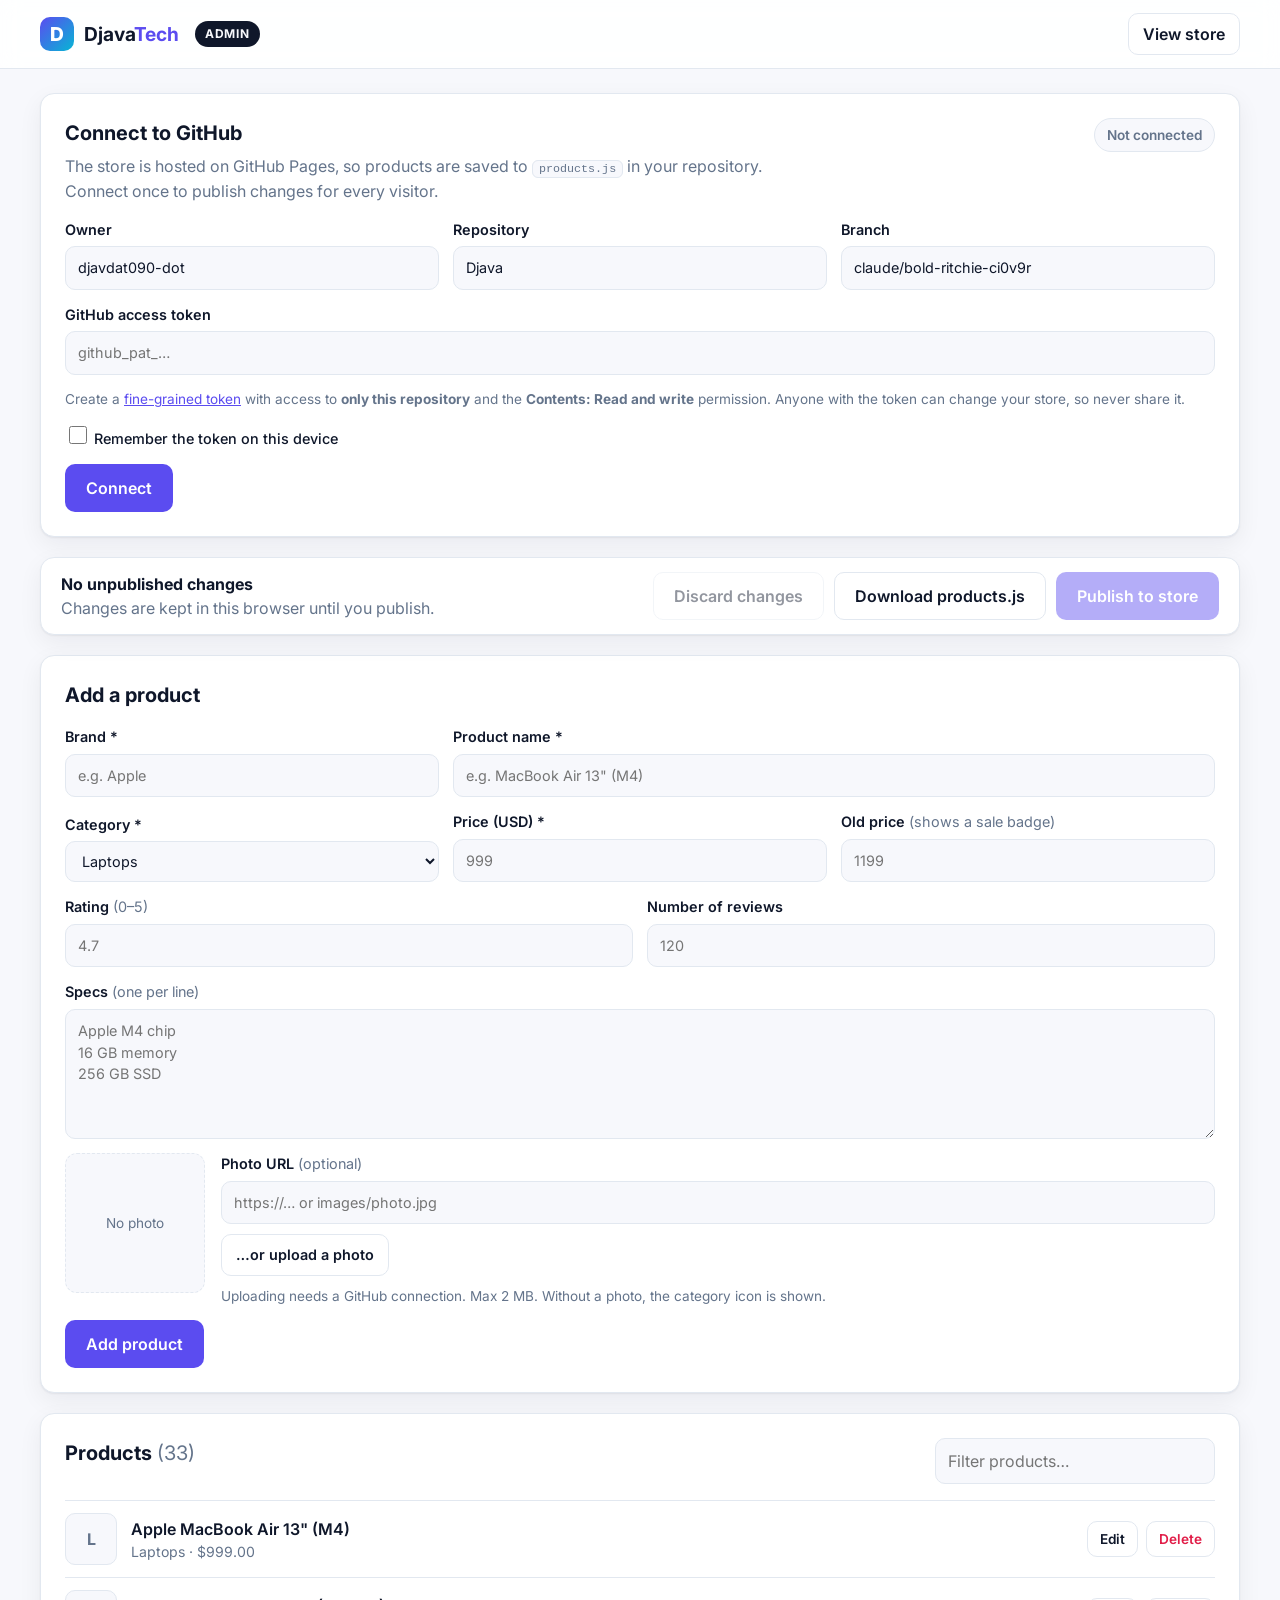
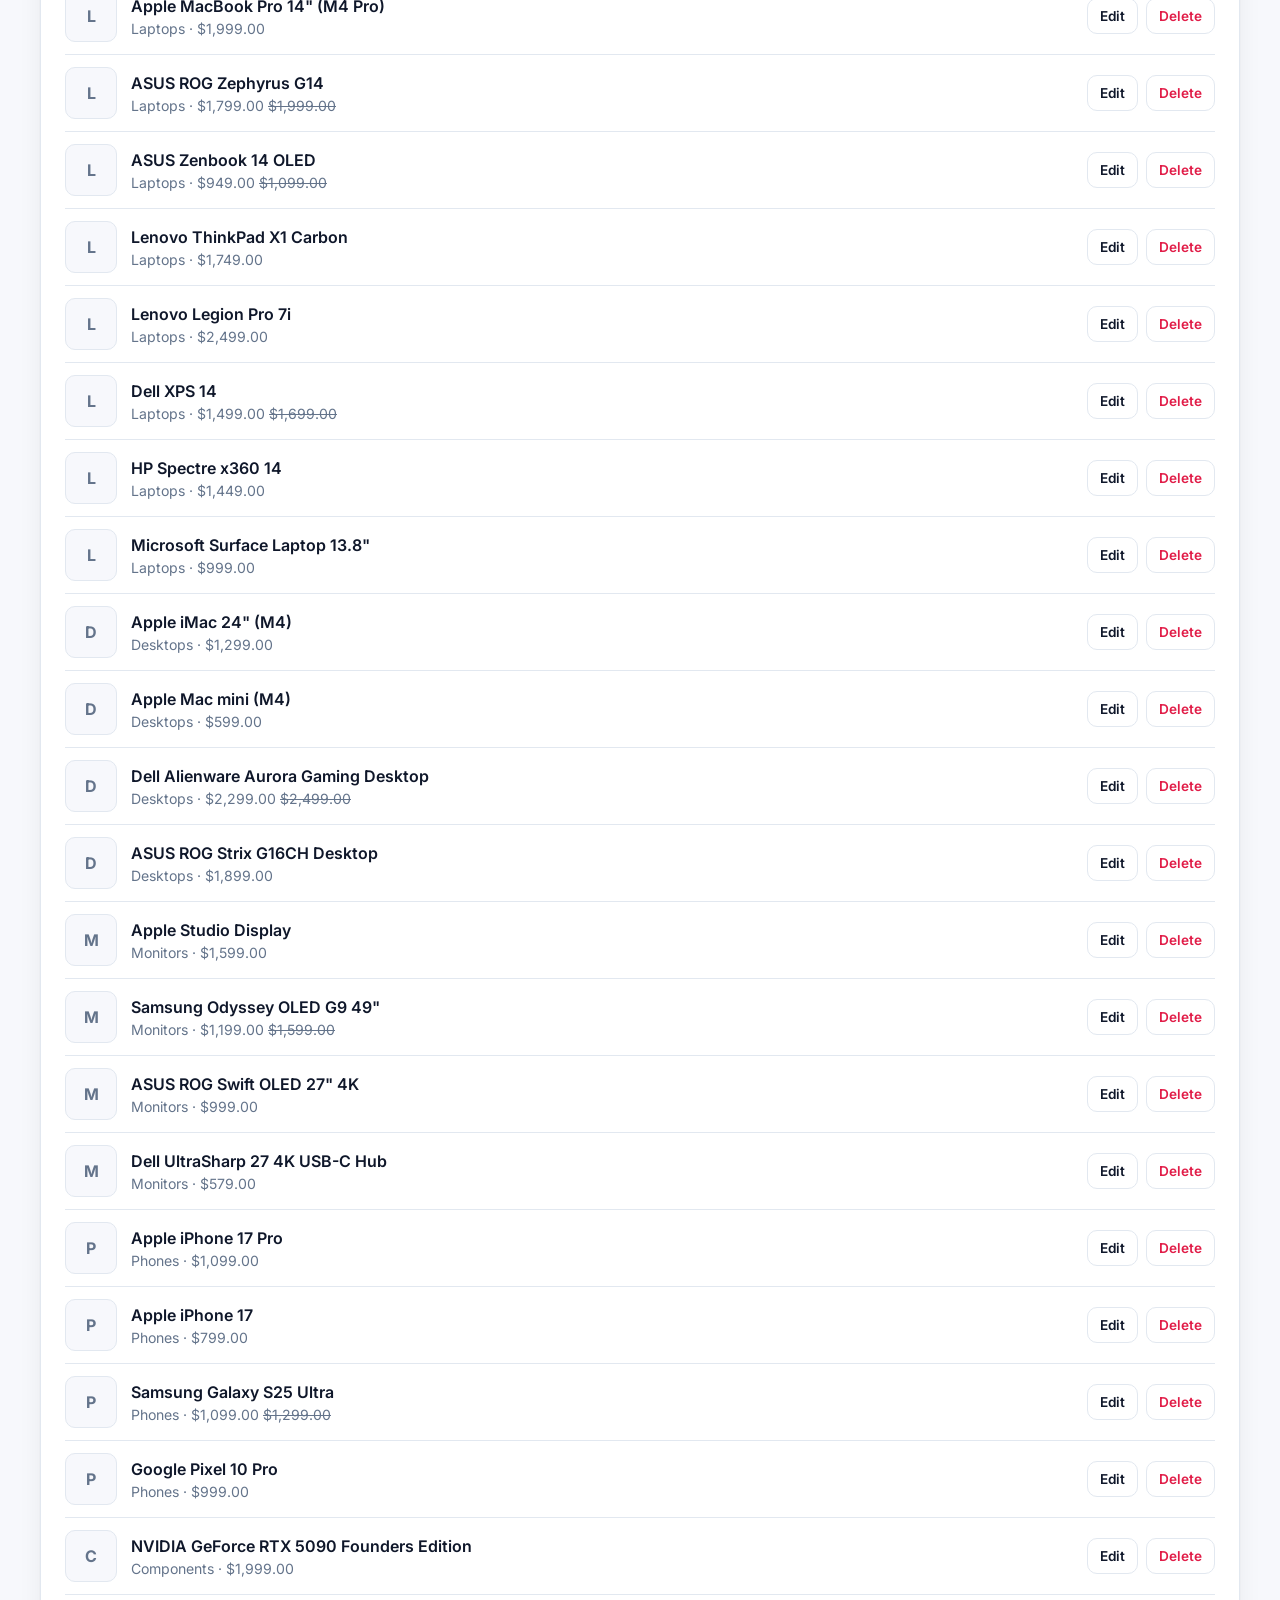
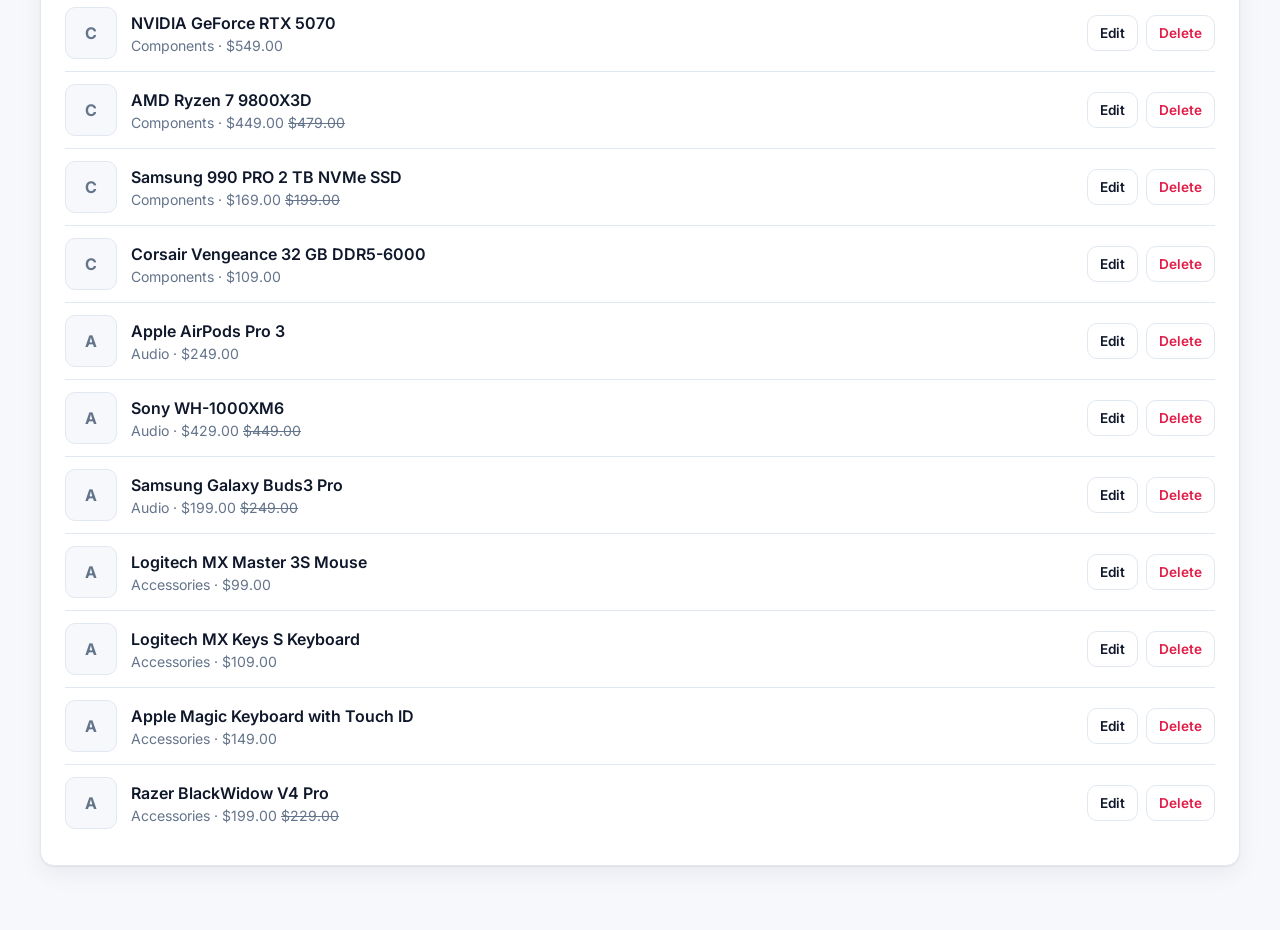
==== admin.html @ a1902fd9 "Add admin page for managing products admin.html lets you add, edit and delete products, upload photo" ====
<!doctype html>
<html lang="en">
<head>
  <meta charset="utf-8">
  <meta name="viewport" content="width=device-width, initial-scale=1, viewport-fit=cover">
  <meta name="robots" content="noindex, nofollow">
  <meta name="theme-color" content="#5b4cf0">
  <title>Djava Tech Admin</title>
  <link rel="icon" href="icon.svg" type="image/svg+xml">
  <link rel="preconnect" href="https://fonts.googleapis.com">
  <link href="https://fonts.googleapis.com/css2?family=Inter:wght@400;500;600;700;800&display=swap" rel="stylesheet">
  <link rel="stylesheet" href="styles.css">
  <link rel="stylesheet" href="admin.css">
</head>
<body class="admin">
  <header class="site-header">
    <div class="container header-inner">
      <a href="index.html" class="logo"><span class="logo-mark">D</span><span>Djava<b>Tech</b></span></a>
      <span class="admin-badge">Admin</span>
      <a href="index.html" class="btn btn-ghost view-store">View store</a>
    </div>
  </header>

  <main class="container admin-main">
    <!-- Connection -->
    <section class="panel" id="connectPanel">
      <div class="panel-head">
        <div>
          <h2>Connect to GitHub</h2>
          <p class="muted">The store is hosted on GitHub Pages, so products are saved to <code>products.js</code> in your repository. Connect once to publish changes for every visitor.</p>
        </div>
        <span class="status" id="status">Not connected</span>
      </div>
      <form id="connectForm" class="admin-form">
        <div class="grid-3">
          <label>Owner<input name="owner" required autocomplete="off" spellcheck="false"></label>
          <label>Repository<input name="repo" required autocomplete="off" spellcheck="false"></label>
          <label>Branch<input name="branch" required autocomplete="off" spellcheck="false"></label>
        </div>
        <label>GitHub access token
          <input name="token" type="password" required autocomplete="off" spellcheck="false" placeholder="github_pat_…">
        </label>
        <p class="hint">Create a <a href="https://github.com/settings/personal-access-tokens/new" target="_blank" rel="noopener">fine-grained token</a> with access to <b>only this repository</b> and the <b>Contents: Read and write</b> permission. Anyone with the token can change your store, so never share it.</p>
        <label class="check"><input type="checkbox" name="remember"> Remember the token on this device</label>
        <div class="actions">
          <button class="btn btn-primary">Connect</button>
          <button type="button" class="btn btn-ghost" id="disconnect" hidden>Disconnect</button>
        </div>
      </form>
    </section>

    <!-- Publish bar -->
    <section class="publish-bar" id="publishBar">
      <div>
        <strong id="changeCount">No unpublished changes</strong>
        <span class="muted" id="publishNote">Changes are kept in this browser until you publish.</span>
      </div>
      <div class="actions">
        <button class="btn btn-ghost" id="discard">Discard changes</button>
        <button class="btn btn-ghost" id="download">Download products.js</button>
        <button class="btn btn-primary" id="publish">Publish to store</button>
      </div>
    </section>

    <!-- Product form -->
    <section class="panel">
      <div class="panel-head">
        <h2 id="formTitle">Add a product</h2>
        <button class="btn btn-ghost" id="cancelEdit" hidden>Cancel editing</button>
      </div>
      <form id="productForm" class="admin-form" novalidate>
        <div class="grid-3">
          <label>Brand *<input name="brand" list="brandList" required placeholder="e.g. Apple"></label>
          <label class="span-2">Product name *<input name="name" required placeholder='e.g. MacBook Air 13" (M4)'></label>
        </div>
        <div class="grid-3">
          <label>Category *<select name="category" required></select></label>
          <label>Price (USD) *<input name="price" type="number" min="0.01" step="0.01" inputmode="decimal" required placeholder="999"></label>
          <label>Old price <span class="muted">(shows a sale badge)</span><input name="was" type="number" min="0" step="0.01" inputmode="decimal" placeholder="1199"></label>
        </div>
        <div class="grid-2">
          <label>Rating <span class="muted">(0–5)</span><input name="rating" type="number" min="0" max="5" step="0.1" inputmode="decimal" placeholder="4.7"></label>
          <label>Number of reviews<input name="reviews" type="number" min="0" step="1" inputmode="numeric" placeholder="120"></label>
        </div>
        <label>Specs <span class="muted">(one per line)</span>
          <textarea name="specs" rows="5" placeholder="Apple M4 chip&#10;16 GB memory&#10;256 GB SSD"></textarea>
        </label>
        <div class="image-row">
          <div class="image-preview" id="imagePreview"></div>
          <div class="image-inputs">
            <label>Photo URL <span class="muted">(optional)</span><input name="image" placeholder="https://… or images/photo.jpg" inputmode="url" spellcheck="false"></label>
            <label class="upload" id="uploadLabel">
              <input type="file" id="imageFile" accept="image/png,image/jpeg,image/webp">
              <span>…or upload a photo</span>
            </label>
            <p class="hint" id="uploadHint">Uploading needs a GitHub connection. Max 2 MB. Without a photo, the category icon is shown.</p>
          </div>
        </div>
        <p class="form-error" id="formError" role="alert"></p>
        <div class="actions">
          <button class="btn btn-primary" id="saveBtn">Add product</button>
        </div>
        <datalist id="brandList"></datalist>
      </form>
    </section>

    <!-- Product list -->
    <section class="panel">
      <div class="panel-head">
        <h2>Products <span class="muted" id="productTotal"></span></h2>
        <input type="search" id="filter" class="filter-input" placeholder="Filter products…" aria-label="Filter products">
      </div>
      <div class="product-table" id="productTable"></div>
    </section>
  </main>

  <div class="toast" id="toast" role="status" aria-live="polite"></div>

  <script src="products.js"></script>
  <script src="admin.js"></script>
</body>
</html>
---- styles.css ----
:root {
  --bg: #f7f8fc;
  --surface: #ffffff;
  --text: #0f172a;
  --muted: #64748b;
  --border: #e2e8f0;
  --primary: #5b4cf0;
  --primary-hover: #4a3be0;
  --accent: #06b6d4;
  --danger: #e11d48;
  --success: #16a34a;
  --radius: 14px;
  --shadow: 0 1px 2px rgba(15, 23, 42, .06), 0 8px 24px rgba(15, 23, 42, .06);
}
@media (prefers-color-scheme: dark) {
  :root {
    --bg: #0b1020;
    --surface: #131a2e;
    --text: #e2e8f0;
    --muted: #94a3b8;
    --border: #23304d;
    --shadow: 0 1px 2px rgba(0, 0, 0, .4), 0 8px 24px rgba(0, 0, 0, .3);
  }
}

* { box-sizing: border-box; }
[hidden] { display: none !important; }
html { scroll-behavior: smooth; }
body {
  margin: 0;
  font-family: Inter, system-ui, -apple-system, Segoe UI, Roboto, sans-serif;
  background: var(--bg);
  color: var(--text);
  line-height: 1.5;
}
img, svg { display: block; }
button { font: inherit; cursor: pointer; }
.container { width: min(1200px, 100% - 32px); margin-inline: auto; }

/* Header */
.site-header {
  position: sticky; top: 0; z-index: 20;
  background: color-mix(in srgb, var(--surface) 88%, transparent);
  backdrop-filter: blur(10px);
  border-bottom: 1px solid var(--border);
}
.header-inner { display: flex; align-items: center; gap: 16px; height: 68px; }
.logo { display: flex; align-items: center; gap: 10px; font-weight: 700; font-size: 1.2rem; color: var(--text); text-decoration: none; }
.logo b { color: var(--primary); }
.logo-mark {
  display: grid; place-items: center; width: 34px; height: 34px; border-radius: 10px;
  background: linear-gradient(135deg, var(--primary), var(--accent)); color: #fff; font-weight: 800;
}
.search { flex: 1; max-width: 520px; margin-left: auto; position: relative; }
.search svg { position: absolute; left: 12px; top: 50%; translate: 0 -50%; width: 18px; height: 18px; fill: none; stroke: var(--muted); stroke-width: 2; }
.search input {
  width: 100%; padding: 10px 14px 10px 38px; border-radius: 999px;
  border: 1px solid var(--border); background: var(--bg); color: var(--text); font: inherit;
}
.search input:focus { outline: 2px solid var(--primary); outline-offset: 1px; }
.cart-btn {
  position: relative; border: 1px solid var(--border); background: var(--surface);
  width: 44px; height: 44px; border-radius: 12px; display: grid; place-items: center; color: var(--text);
}
.cart-btn svg { width: 22px; height: 22px; fill: none; stroke: currentColor; stroke-width: 1.8; stroke-linecap: round; stroke-linejoin: round; }
.cart-count {
  position: absolute; top: -6px; right: -6px; min-width: 20px; height: 20px; padding: 0 5px;
  border-radius: 999px; background: var(--primary); color: #fff; font-size: .72rem; font-weight: 700;
  display: grid; place-items: center;
}
.cart-count.bump { animation: bump .35s ease; }
@keyframes bump { 50% { transform: scale(1.35); } }

/* Buttons */
.btn {
  display: inline-flex; align-items: center; justify-content: center; gap: 8px;
  padding: 11px 20px; border-radius: 10px; font-weight: 600; text-decoration: none; border: 1px solid transparent;
  transition: background .15s, transform .1s;
}
.btn:active { transform: translateY(1px); }
.btn-primary { background: var(--primary); color: #fff; }
.btn-primary:hover { background: var(--primary-hover); }
.btn-ghost { border-color: var(--border); color: var(--text); background: var(--surface); }
.btn-block { width: 100%; }
.icon-btn { border: 0; background: transparent; color: var(--muted); font-size: 1.1rem; padding: 6px; border-radius: 8px; }
.icon-btn:hover { background: var(--bg); color: var(--text); }

/* Hero */
.hero { background: radial-gradient(1000px 400px at 80% -10%, color-mix(in srgb, var(--primary) 22%, transparent), transparent), var(--bg); }
.hero-inner { display: grid; grid-template-columns: 1.1fr 1fr; gap: 40px; align-items: center; padding: 64px 0; }
.eyebrow { display: inline-block; margin: 0 0 12px; padding: 4px 12px; border-radius: 999px; background: color-mix(in srgb, var(--primary) 12%, transparent); color: var(--primary); font-weight: 600; font-size: .85rem; }
.hero h1 { font-size: clamp(2.2rem, 5vw, 3.6rem); line-height: 1.05; margin: 0 0 16px; letter-spacing: -.02em; }
.lead { color: var(--muted); font-size: 1.1rem; max-width: 46ch; margin: 0 0 24px; }
.hero-cta { display: flex; gap: 12px; flex-wrap: wrap; }
.perks { display: flex; gap: 20px; flex-wrap: wrap; list-style: none; padding: 0; margin: 28px 0 0; color: var(--muted); font-size: .9rem; }
.perks li::before { content: "✓ "; color: var(--success); font-weight: 700; }
.hero-art svg { width: 100%; height: auto; filter: drop-shadow(0 20px 40px rgba(91, 76, 240, .25)); }

/* Shop */
.shop { padding: 48px 0 24px; }
.shop-head { display: flex; justify-content: space-between; align-items: center; gap: 12px; flex-wrap: wrap; }
.shop-head h2 { margin: 0; font-size: 1.6rem; }
.sort { display: flex; align-items: center; gap: 8px; color: var(--muted); font-size: .9rem; }
.sort select { padding: 8px 10px; border-radius: 8px; border: 1px solid var(--border); background: var(--surface); color: var(--text); font: inherit; }
.chips { display: flex; gap: 8px; flex-wrap: wrap; margin: 20px 0 8px; }
.chip {
  padding: 8px 14px; border-radius: 999px; border: 1px solid var(--border); background: var(--surface); color: var(--text); font-weight: 500; font-size: .9rem;
}
.chip[aria-selected="true"] { background: var(--text); color: var(--bg); border-color: var(--text); }
.result-count { color: var(--muted); font-size: .9rem; margin: 8px 0 16px; }

.grid { display: grid; grid-template-columns: repeat(auto-fill, minmax(240px, 1fr)); gap: 20px; }
.card {
  background: var(--surface); border: 1px solid var(--border); border-radius: var(--radius);
  overflow: hidden; display: flex; flex-direction: column; box-shadow: var(--shadow); transition: transform .15s, box-shadow .15s;
}
.card:hover { transform: translateY(-3px); }
.card-media { position: relative; aspect-ratio: 4 / 3; display: grid; place-items: center; cursor: pointer; border: 0; padding: 0; width: 100%; }
.card-media svg { width: 46%; height: auto; fill: none; stroke: #fff; stroke-width: 1.4; stroke-linecap: round; stroke-linejoin: round; }
.badge { position: absolute; top: 12px; left: 12px; padding: 3px 10px; border-radius: 999px; background: #fff; color: var(--danger); font-weight: 700; font-size: .75rem; }
.card-body { padding: 16px; display: flex; flex-direction: column; gap: 6px; flex: 1; }
.card-cat { color: var(--muted); font-size: .78rem; text-transform: uppercase; letter-spacing: .06em; }
.card-title { font-weight: 600; margin: 0; font-size: 1rem; }
.rating { color: #f59e0b; font-size: .85rem; }
.rating span { color: var(--muted); }
.price { display: flex; align-items: baseline; gap: 8px; margin-top: auto; padding-top: 6px; }
.price strong { font-size: 1.25rem; }
.price s { color: var(--muted); font-size: .9rem; }
.card .btn { margin-top: 10px; }
.empty { grid-column: 1 / -1; text-align: center; color: var(--muted); padding: 48px 0; }

/* Features */
.features { display: grid; grid-template-columns: repeat(3, 1fr); gap: 20px; padding: 40px 0 64px; }
.feature { background: var(--surface); border: 1px solid var(--border); border-radius: var(--radius); padding: 24px; }
.feature h3 { margin: 0 0 6px; }
.feature p { margin: 0; color: var(--muted); }

/* Footer */
.site-footer { border-top: 1px solid var(--border); background: var(--surface); padding: 40px 0 20px; }
.footer-inner { display: flex; justify-content: space-between; gap: 24px; flex-wrap: wrap; }
.footer-inner p { color: var(--muted); margin: 8px 0 0; }
.newsletter { flex: 1 1 280px; max-width: 420px; min-width: 0; }
.newsletter input { flex: 1; width: 100%; }
.newsletter label { display: block; font-weight: 600; margin-bottom: 8px; }
.newsletter div { display: flex; gap: 8px; }
.newsletter input, .form input { padding: 10px 12px; border-radius: 10px; border: 1px solid var(--border); background: var(--bg); color: var(--text); font: inherit; min-width: 0; }
.copyright { color: var(--muted); font-size: .85rem; margin-top: 28px; }

/* Modal */
.modal { border: 0; border-radius: 18px; padding: 0; width: min(760px, 100% - 32px); background: var(--surface); color: var(--text); box-shadow: 0 30px 80px rgba(0, 0, 0, .35); }
.modal::backdrop { background: rgba(2, 6, 23, .55); }
.modal-grid { display: grid; grid-template-columns: 1fr 1fr; }
.modal-media { display: grid; place-items: center; min-height: 300px; }
.modal-media svg { width: 50%; fill: none; stroke: #fff; stroke-width: 1.4; stroke-linecap: round; stroke-linejoin: round; }
.modal-body { padding: 28px; position: relative; display: flex; flex-direction: column; gap: 10px; }
.modal-body h3 { margin: 0; font-size: 1.4rem; padding-right: 30px; }
.modal-body .icon-btn { position: absolute; top: 14px; right: 14px; }
.specs { margin: 0; padding-left: 18px; color: var(--muted); }
.qty { display: inline-flex; align-items: center; border: 1px solid var(--border); border-radius: 10px; overflow: hidden; }
.qty button { border: 0; background: var(--bg); color: var(--text); width: 32px; height: 32px; }
.qty span { min-width: 32px; text-align: center; font-weight: 600; }

/* Drawer */
.overlay { position: fixed; inset: 0; background: rgba(2, 6, 23, .5); z-index: 30; }
.drawer {
  position: fixed; top: 0; right: 0; height: 100%; width: min(420px, 100%); z-index: 40;
  background: var(--surface); display: flex; flex-direction: column; transform: translateX(100%); transition: transform .25s ease;
  box-shadow: -10px 0 40px rgba(0, 0, 0, .2);
}
.drawer:not(.open) { visibility: hidden; transition: transform .25s ease, visibility 0s .25s; }
.drawer.open { transform: none; }
.drawer-head { display: flex; justify-content: space-between; align-items: center; padding: 18px 20px; border-bottom: 1px solid var(--border); }
.drawer-head h2 { margin: 0; font-size: 1.2rem; }
.drawer-body { flex: 1; overflow-y: auto; padding: 12px 20px; }
.drawer-foot { padding: 18px 20px; border-top: 1px solid var(--border); display: flex; flex-direction: column; gap: 10px; }
.line { display: grid; grid-template-columns: 56px 1fr auto; gap: 12px; align-items: center; padding: 12px 0; border-bottom: 1px solid var(--border); }
.line-thumb { width: 56px; height: 56px; border-radius: 10px; display: grid; place-items: center; }
.line-thumb svg { width: 60%; fill: none; stroke: #fff; stroke-width: 1.6; }
.line-title { font-weight: 600; font-size: .92rem; }
.line-meta { display: flex; align-items: center; gap: 10px; margin-top: 4px; }
.line-remove { border: 0; background: none; color: var(--danger); font-size: .8rem; padding: 0; }
.row { display: flex; justify-content: space-between; color: var(--muted); }
.row.total { color: var(--text); font-weight: 700; font-size: 1.1rem; }
.form { display: flex; flex-direction: column; gap: 10px; }
.form .two { display: grid; grid-template-columns: 1fr 1fr; gap: 10px; }
.success { text-align: center; padding: 40px 10px; }
.success .check { width: 64px; height: 64px; margin: 0 auto 12px; border-radius: 50%; background: var(--success); color: #fff; display: grid; place-items: center; font-size: 2rem; }

/* Toast */
.toast {
  position: fixed; bottom: 24px; left: 50%; translate: -50% 20px; opacity: 0; pointer-events: none; z-index: 50;
  background: var(--text); color: var(--bg); padding: 12px 18px; border-radius: 12px; font-weight: 500; transition: .25s;
}
.toast.show { opacity: 1; translate: -50% 0; }

/* Responsive */
@media (max-width: 860px) {
  .hero-inner { grid-template-columns: 1fr; padding: 40px 0; }
  .hero-art { max-width: 420px; }
  .features { grid-template-columns: 1fr; }
  .modal-grid { grid-template-columns: 1fr; }
  .modal-media { min-height: 200px; }
}
@media (max-width: 560px) {
  .header-inner { flex-wrap: wrap; height: auto; padding: 12px 0; }
  .search { order: 3; flex-basis: 100%; max-width: none; }
  .cart-btn { margin-left: auto; }
  .grid { grid-template-columns: repeat(auto-fill, minmax(160px, 1fr)); gap: 12px; }
  .card-body { padding: 12px; }
}

/* ---------- Phone & touch ---------- */
#shop { scroll-margin-top: 80px; }
.qty { align-self: flex-start; }
.price { flex-wrap: wrap; row-gap: 0; }
.site-header { padding-top: env(safe-area-inset-top); }
.drawer { height: 100dvh; }
.drawer-foot { padding-bottom: calc(18px + env(safe-area-inset-bottom)); }
.modal { max-height: calc(100dvh - 32px); overflow-y: auto; overscroll-behavior: contain; }
body.locked { overflow: hidden; }
button, a, .chip { -webkit-tap-highlight-color: transparent; touch-action: manipulation; }

@media (hover: none) {
  .card:hover { transform: none; }
}
@media (pointer: coarse) {
  .qty button { width: 40px; height: 40px; font-size: 1.1rem; }
  .line-remove { padding: 10px 4px; font-size: .85rem; }
  .icon-btn { min-width: 44px; min-height: 44px; }
  .chip { padding: 10px 16px; }
}
@media (max-width: 560px) {
  .hero-inner { padding: 28px 0 8px; gap: 16px; }
  .hero-art { display: none; }
  .hero-cta .btn { flex: 1; }
  .perks { gap: 8px 16px; margin-top: 20px; }
  .shop { padding-top: 28px; }
  #shop { scroll-margin-top: 140px; }
  .shop-head h2 { font-size: 1.3rem; }
  /* categories: one swipeable row */
  .chips {
    flex-wrap: nowrap; overflow-x: auto; scrollbar-width: none; scroll-snap-type: x proximity;
    margin-inline: -16px; padding: 4px 16px; scroll-padding-inline: 16px;
  }
  .chips::-webkit-scrollbar { display: none; }
  .chip { flex: none; scroll-snap-align: start; }
  .card-title { font-size: .92rem; }
  .price strong { font-size: 1.05rem; }
  .price s { font-size: .8rem; }
  .card .btn { padding: 10px 8px; font-size: .9rem; }
  .card-media svg { width: 40%; }
  /* product details become a bottom sheet */
  .modal {
    width: 100%; max-width: none; margin: auto 0 0; border-radius: 20px 20px 0 0;
    max-height: 92dvh; padding-bottom: env(safe-area-inset-bottom);
  }
  .modal[open] { animation: sheet .25s ease; }
  .modal-media { min-height: 170px; }
  .modal-body { padding: 20px; }
  .newsletter div { flex-direction: column; }
  .toast { top: calc(12px + env(safe-area-inset-top)); bottom: auto; translate: -50% -20px; max-width: calc(100% - 32px); text-align: center; }
  .toast.show { translate: -50% 0; }
  .features { padding-bottom: 40px; }
}
@keyframes sheet { from { transform: translateY(100%); } }

/* ---------- Brands ---------- */
.brands { padding: 40px 0 0; scroll-margin-top: 80px; }
.brands h2 { margin: 0 0 16px; font-size: 1.6rem; }
.brand-strip { display: grid; grid-template-columns: repeat(6, 1fr); gap: 12px; }
.brand-tile {
  display: flex; flex-direction: column; align-items: center; justify-content: center; gap: 2px;
  min-height: 84px; padding: 12px; border-radius: var(--radius); border: 1px solid var(--border);
  background: var(--surface); color: var(--text); font-weight: 700; font-size: 1.1rem; letter-spacing: -.01em;
  box-shadow: var(--shadow); transition: border-color .15s, transform .15s;
}
.brand-tile small { color: var(--muted); font-weight: 500; font-size: .75rem; letter-spacing: 0; }
.brand-tile:hover { border-color: var(--primary); }
.brand-tile.active { border-color: var(--primary); background: color-mix(in srgb, var(--primary) 10%, var(--surface)); color: var(--primary); }
.brand-tag {
  position: absolute; top: 12px; right: 12px; padding: 3px 10px; border-radius: 999px;
  background: rgba(255, 255, 255, .22); color: #fff; font-weight: 700; font-size: .75rem; backdrop-filter: blur(4px);
}
.filters { display: flex; gap: 12px; flex-wrap: wrap; }
@media (max-width: 860px) { .brand-strip { grid-template-columns: repeat(4, 1fr); } }
@media (max-width: 560px) {
  .brands { padding-top: 24px; scroll-margin-top: 140px; }
  .brands h2 { font-size: 1.3rem; }
  .brand-strip { grid-template-columns: repeat(3, 1fr); gap: 8px; }
  .brand-tile { min-height: 68px; font-size: .95rem; }
  .filters { width: 100%; }
  .filters .sort { flex: 1; }
  .filters select { flex: 1; min-width: 0; }
}

/* ---------- Product photos ---------- */
:root { --photo-bg: #ffffff; }
.card-media img, .modal-media img, .line-thumb img { width: 100%; height: 100%; object-fit: contain; padding: 8%; }
.line-thumb { overflow: hidden; border: 1px solid var(--border); }
.line-thumb img { padding: 4px; }
.card-media:has(img) .brand-tag { background: var(--text); color: var(--bg); }
.modal-media:has(img) { min-height: 260px; }
---- admin.css ----
/* Admin page */
.admin-badge { padding: 4px 10px; border-radius: 999px; background: var(--text); color: var(--bg); font-size: .75rem; font-weight: 700; text-transform: uppercase; letter-spacing: .06em; }
.view-store { margin-left: auto; padding: 8px 14px; }
.admin-main { display: flex; flex-direction: column; gap: 20px; padding: 24px 0 64px; }
.panel { background: var(--surface); border: 1px solid var(--border); border-radius: var(--radius); padding: 24px; box-shadow: var(--shadow); }
.panel-head { display: flex; justify-content: space-between; align-items: flex-start; gap: 16px; margin-bottom: 16px; flex-wrap: wrap; }
.panel-head h2 { margin: 0; font-size: 1.25rem; }
.panel-head p { margin: 6px 0 0; max-width: 70ch; }
.muted { color: var(--muted); font-weight: 400; }
code { background: var(--bg); border: 1px solid var(--border); padding: 1px 6px; border-radius: 6px; font-size: .9em; }

.status { padding: 6px 12px; border-radius: 999px; background: var(--bg); border: 1px solid var(--border); color: var(--muted); font-size: .85rem; font-weight: 600; white-space: nowrap; }
.status.ok { background: color-mix(in srgb, var(--success) 12%, transparent); border-color: color-mix(in srgb, var(--success) 40%, transparent); color: var(--success); }
.status.ok::before { content: "● "; }

.admin-form { display: flex; flex-direction: column; gap: 14px; }
.admin-form label { display: block; font-weight: 600; font-size: .9rem; }
.admin-form label > input:not([type=checkbox]):not([type=file]), .admin-form label > select, .admin-form label > textarea { display: block; margin-top: 6px; }
.grid-2, .grid-3 { align-items: end; }
.admin-form input:not([type=checkbox]):not([type=file]), .admin-form select, .admin-form textarea, .filter-input {
  padding: 10px 12px; border-radius: 10px; border: 1px solid var(--border); background: var(--bg); color: var(--text);
  font: inherit; font-weight: 400; min-width: 0; width: 100%;
}
.admin-form textarea { resize: vertical; }
.admin-form input:focus, .admin-form select:focus, .admin-form textarea:focus, .filter-input:focus { outline: 2px solid var(--primary); outline-offset: 1px; }
.admin-form label.check { flex-direction: row; align-items: center; gap: 8px; font-weight: 500; }
.admin-form label.check input { width: 18px; height: 18px; }
.grid-2, .grid-3 { display: grid; gap: 14px; }
.grid-2 { grid-template-columns: repeat(2, 1fr); }
.grid-3 { grid-template-columns: repeat(3, 1fr); }
.span-2 { grid-column: span 2; }
.hint { margin: 0; color: var(--muted); font-size: .85rem; }
.hint a { color: var(--primary); }
.actions { display: flex; gap: 10px; flex-wrap: wrap; }
.form-error { margin: 0; color: var(--danger); font-weight: 600; min-height: 1em; }
.form-error:empty { display: none; }
.btn:disabled { opacity: .45; cursor: not-allowed; }
.btn-sm { padding: 7px 12px; font-size: .85rem; }
.btn.danger { color: var(--danger); }

.image-row { display: grid; grid-template-columns: 140px 1fr; gap: 16px; align-items: start; }
.image-preview { width: 140px; aspect-ratio: 1; border-radius: 12px; border: 1px dashed var(--border); background: var(--bg); display: grid; place-items: center; overflow: hidden; color: var(--muted); font-size: .85rem; }
.image-preview img { width: 100%; height: 100%; object-fit: contain; background: #fff; }
.image-inputs { display: flex; flex-direction: column; gap: 10px; }
.upload { position: relative; }
.upload span { display: inline-flex; align-self: flex-start; padding: 9px 14px; border-radius: 10px; border: 1px solid var(--border); background: var(--surface); cursor: pointer; font-weight: 600; }
.upload input { position: absolute; inset: 0; opacity: 0; cursor: pointer; }
.upload.disabled { opacity: .5; }
.upload.disabled input { pointer-events: none; }

.publish-bar {
  position: sticky; top: 76px; z-index: 10; display: flex; justify-content: space-between; align-items: center; gap: 16px; flex-wrap: wrap;
  padding: 14px 20px; border-radius: var(--radius); background: var(--surface); border: 1px solid var(--border); box-shadow: var(--shadow);
}
.publish-bar > div:first-child { display: flex; flex-direction: column; }
.publish-bar.dirty { border-color: var(--primary); background: color-mix(in srgb, var(--primary) 8%, var(--surface)); }

.filter-input { width: min(280px, 100%); }
.product-table { display: flex; flex-direction: column; }
.prow { display: grid; grid-template-columns: 52px 1fr auto; gap: 14px; align-items: center; padding: 12px 0; border-top: 1px solid var(--border); }
.pthumb { width: 52px; height: 52px; border-radius: 10px; background: var(--bg); border: 1px solid var(--border); display: grid; place-items: center; overflow: hidden; font-weight: 700; color: var(--muted); }
.pthumb img { width: 100%; height: 100%; object-fit: contain; background: #fff; }
.pname { font-weight: 600; }
.pinfo .muted { font-size: .88rem; }
.pactions { display: flex; gap: 8px; }
.tag { display: inline-block; margin-left: 6px; padding: 1px 8px; border-radius: 999px; font-size: .72rem; font-weight: 700; vertical-align: middle; }
.tag.new { background: color-mix(in srgb, var(--success) 15%, transparent); color: var(--success); }
.tag.edited { background: color-mix(in srgb, #f59e0b 18%, transparent); color: #b45309; }
.empty-row { padding: 20px 0; text-align: center; }
.toast.error { background: var(--danger); color: #fff; }

@media (max-width: 720px) {
  .grid-3 { grid-template-columns: 1fr 1fr; }
  .grid-3 .span-2, .grid-3 > label:first-child { grid-column: 1 / -1; }
  .publish-bar { top: 70px; }
}
@media (max-width: 560px) {
  .admin .header-inner { flex-wrap: nowrap; height: 64px; padding: 0; }
  .panel { padding: 18px; }
  .grid-3, .grid-2 { grid-template-columns: 1fr; }
  .image-row { grid-template-columns: 96px 1fr; }
  .image-preview { width: 96px; }
  .publish-bar { position: static; }
  .publish-bar .actions { width: 100%; }
  .publish-bar .actions .btn { flex: 1 1 auto; }
  .prow { grid-template-columns: 44px 1fr; }
  .pthumb { width: 44px; height: 44px; }
  .pactions { grid-column: 2; }
  .filter-input { width: 100%; }
}
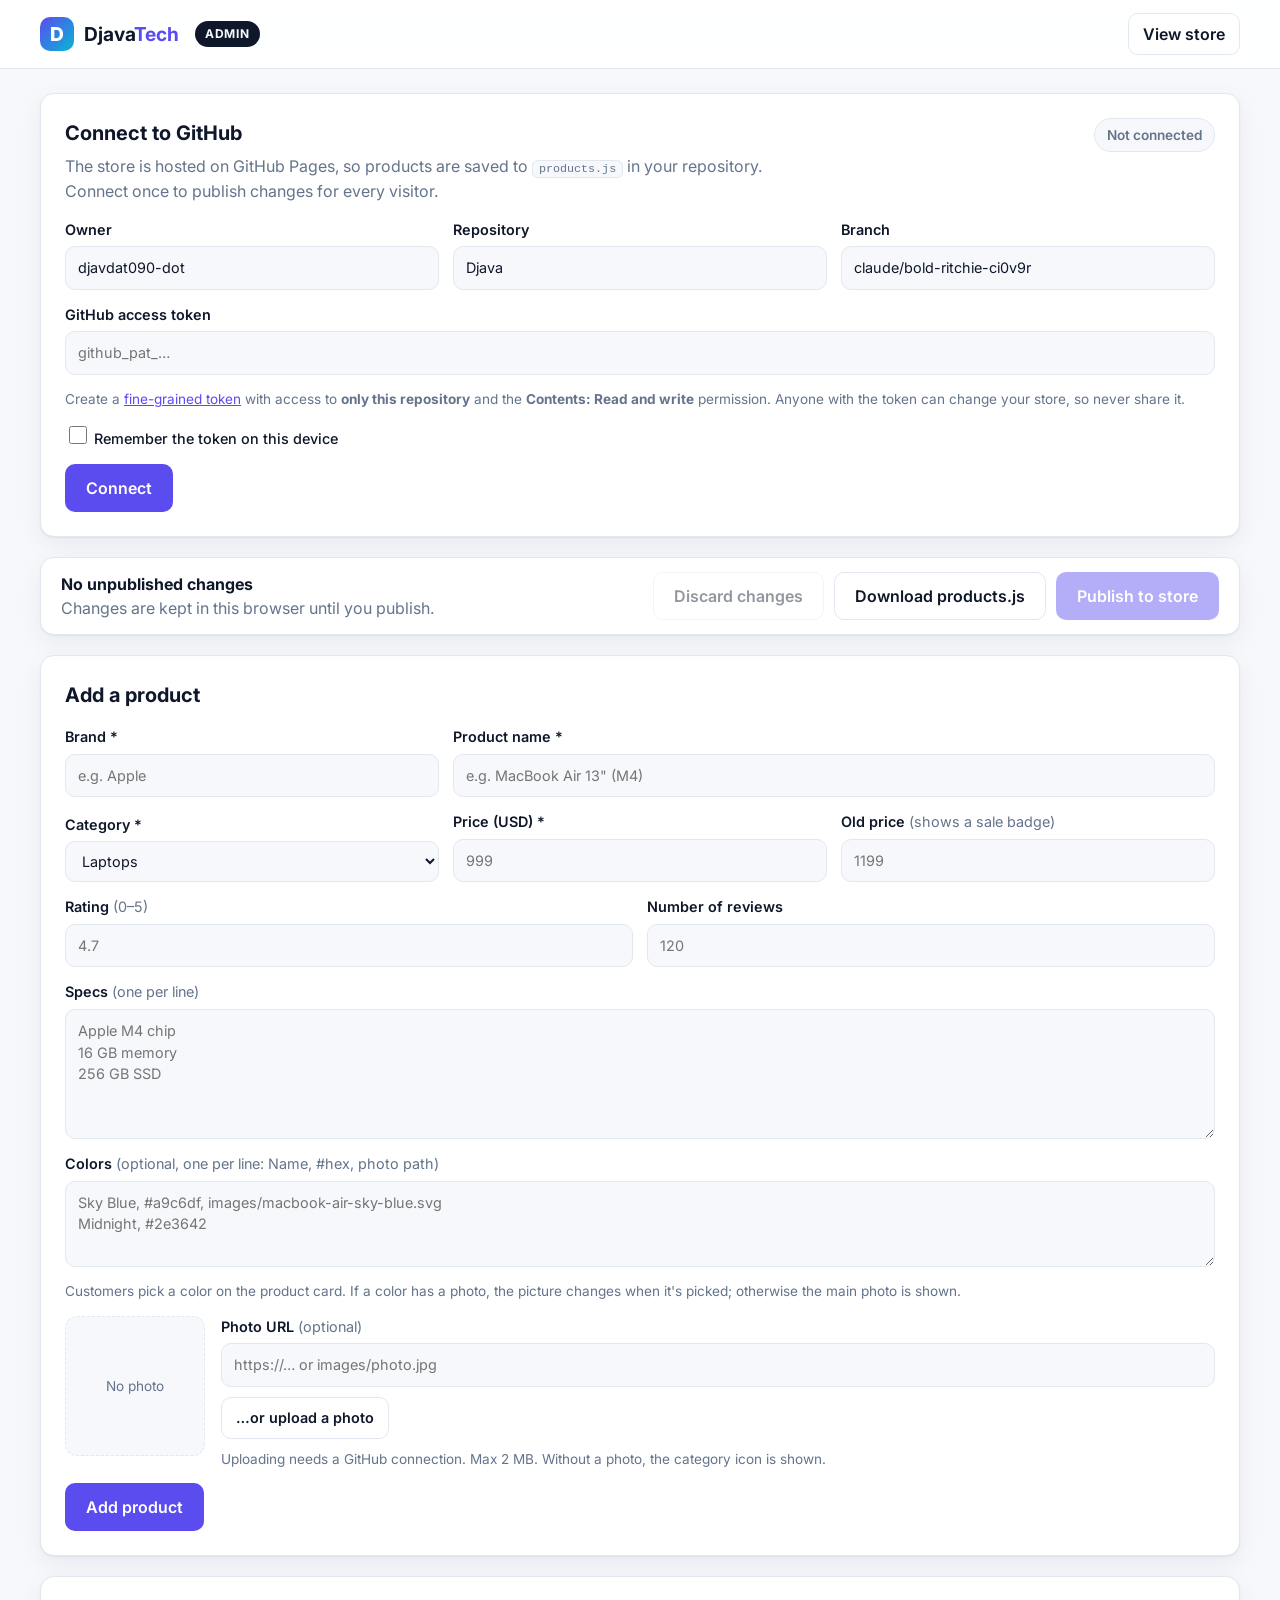
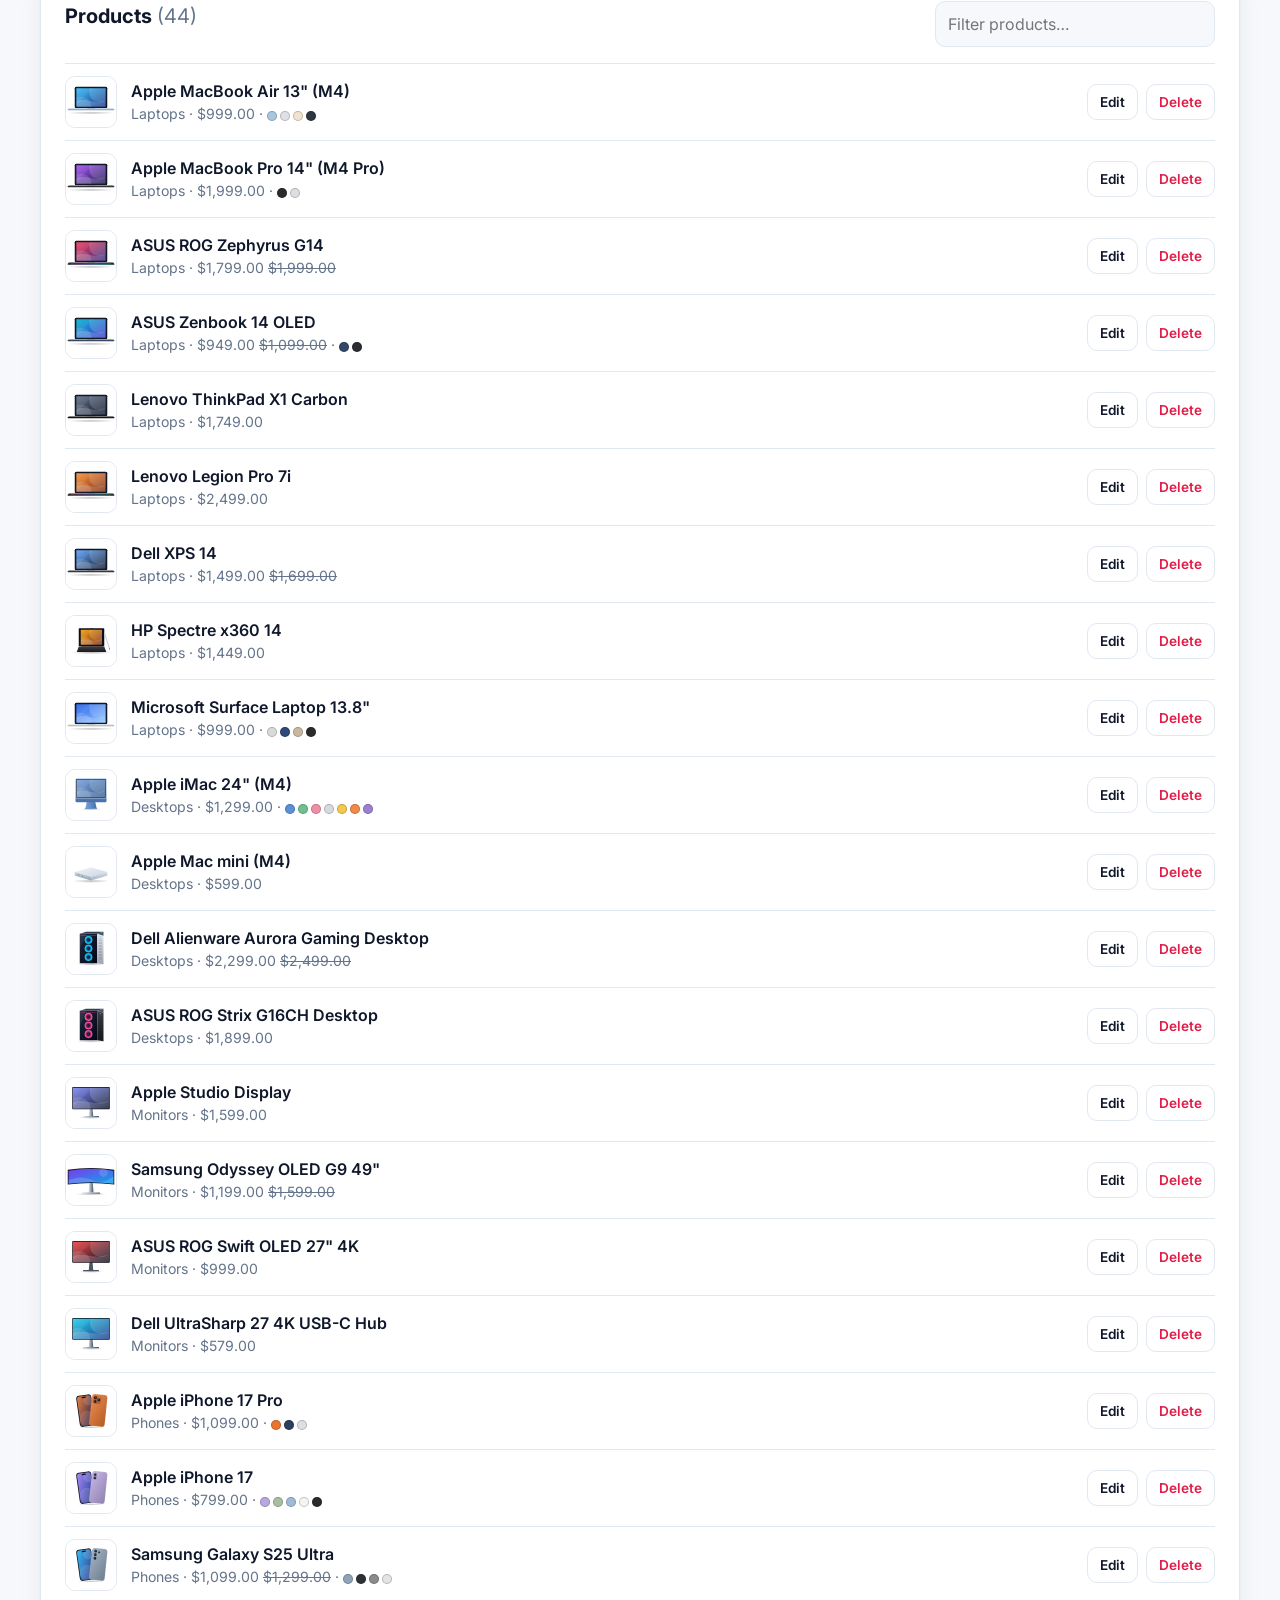
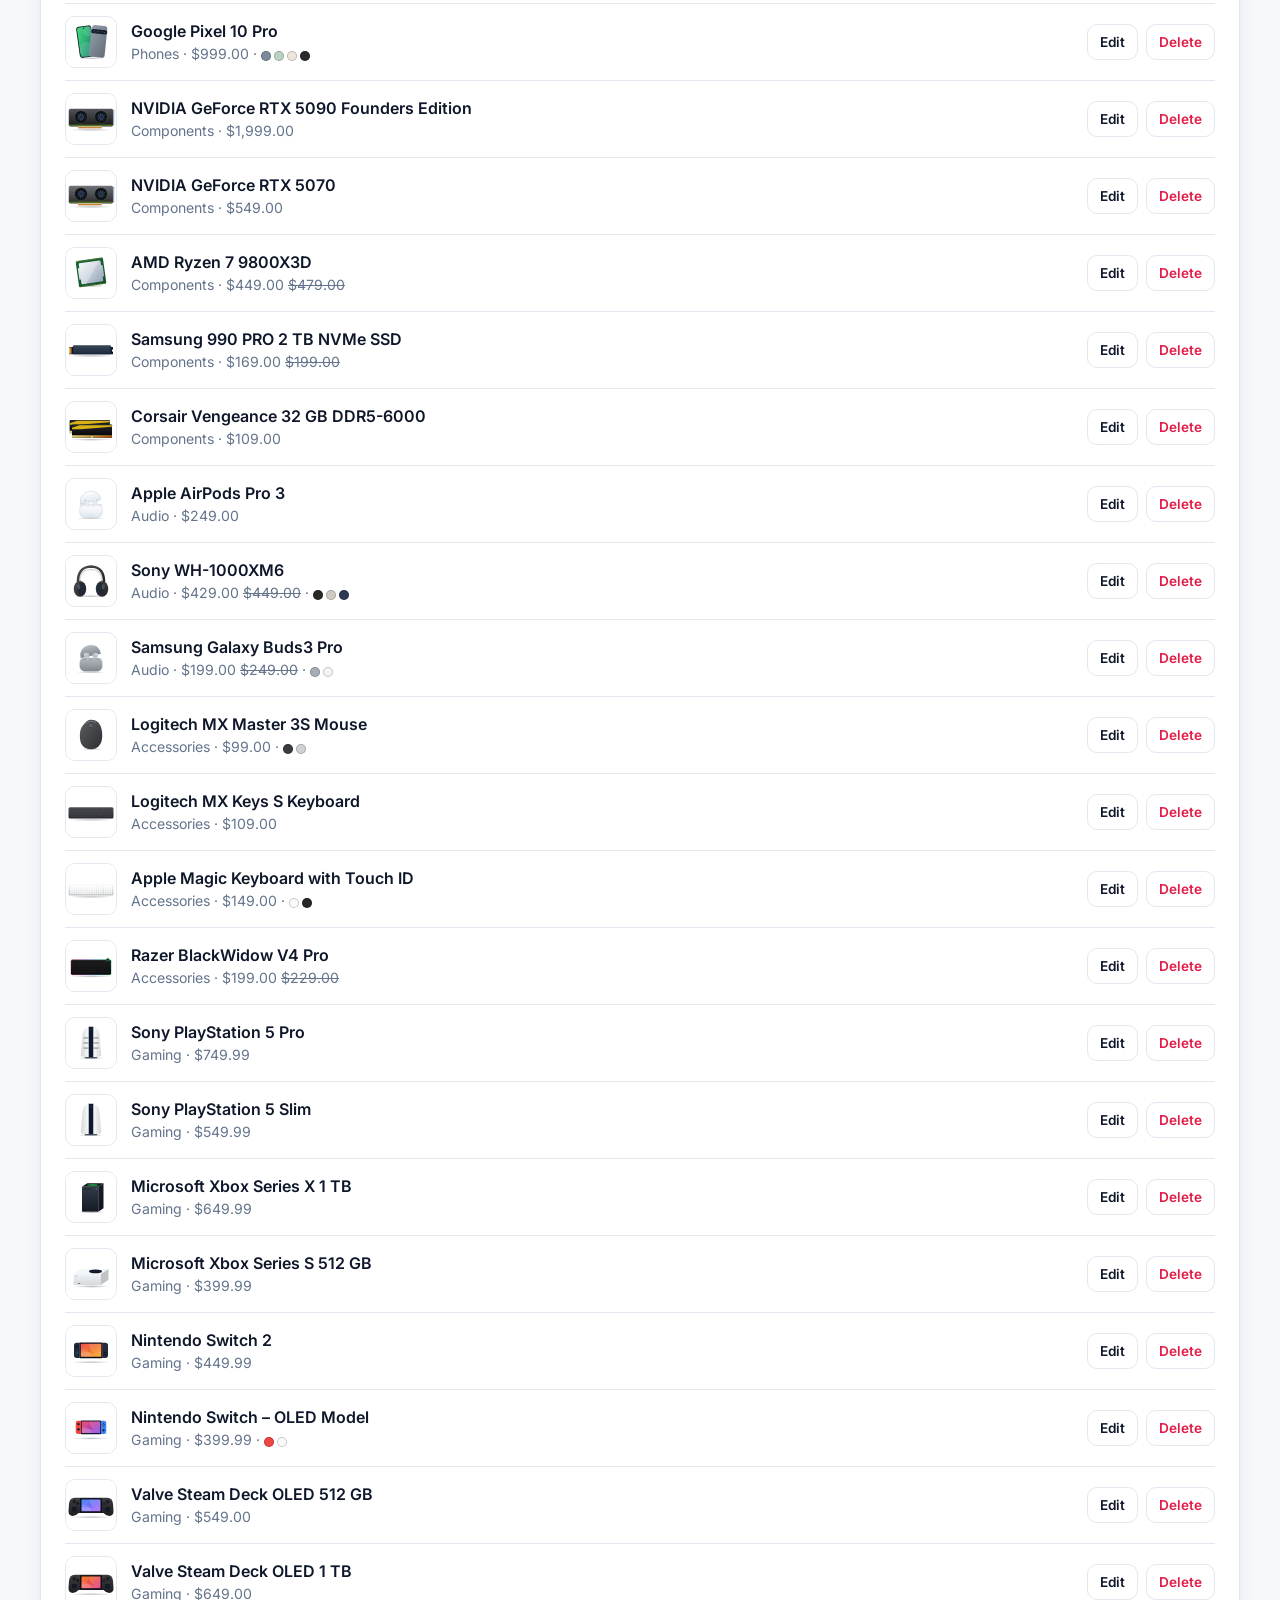
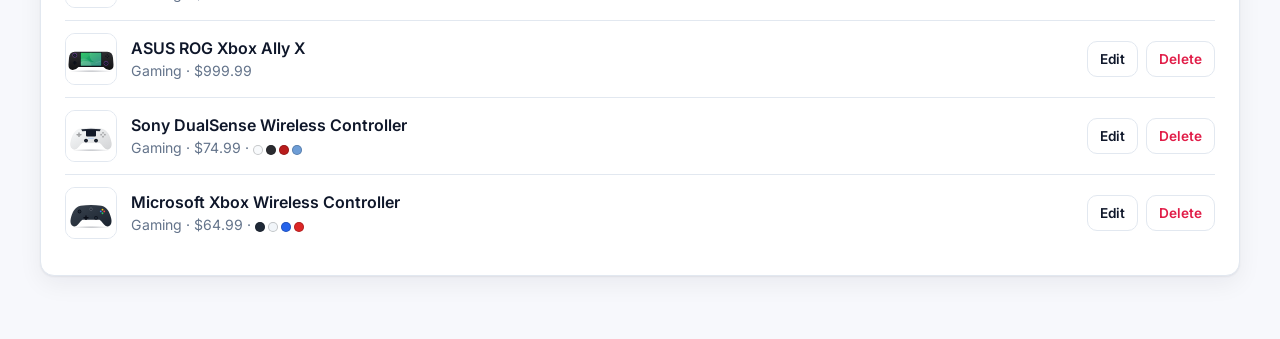
==== commit 36721e80: "Add color options and a Gaming category with consoles Products can have colors: swatches on cards an" ====
--- a/admin.html
+++ b/admin.html
@@ -85,6 +85,10 @@
         <label>Specs <span class="muted">(one per line)</span>
           <textarea name="specs" rows="5" placeholder="Apple M4 chip&#10;16 GB memory&#10;256 GB SSD"></textarea>
         </label>
+        <label>Colors <span class="muted">(optional, one per line: Name, #hex, photo path)</span>
+          <textarea name="colors" rows="3" spellcheck="false" placeholder="Sky Blue, #a9c6df, images/macbook-air-sky-blue.svg&#10;Midnight, #2e3642"></textarea>
+        </label>
+        <p class="hint">Customers pick a color on the product card. If a color has a photo, the picture changes when it's picked; otherwise the main photo is shown.</p>
         <div class="image-row">
           <div class="image-preview" id="imagePreview"></div>
           <div class="image-inputs">
--- a/styles.css
+++ b/styles.css
@@ -300,3 +300,54 @@
 .line-thumb img { padding: 4px; }
 .card-media:has(img) .brand-tag { background: var(--text); color: var(--bg); }
 .modal-media:has(img) { min-height: 260px; }
+
+/* ---------- Product illustrations & shipping ---------- */
+:root { --photo-bg: linear-gradient(160deg, #f8fafc, #e8edf4); }
+@media (prefers-color-scheme: dark) { :root { --photo-bg: linear-gradient(160deg, #e9eef5, #cfd8e3); } }
+.card-media img, .modal-media img { padding: 2%; }
+.line-thumb img { padding: 0; }
+.card-media:has(img) .badge { background: var(--danger); color: #fff; }
+.card-media:hover img { transform: scale(1.04); }
+.card-media img { transition: transform .25s ease; }
+.ship-to { display: flex; align-items: center; justify-content: space-between; gap: 10px; color: var(--muted); }
+.ship-to select, .form select {
+  padding: 9px 10px; border-radius: 10px; border: 1px solid var(--border); background: var(--bg); color: var(--text); font: inherit; min-width: 0;
+}
+.ship-to select { flex: 1; max-width: 240px; }
+.form select { width: 100%; }
+.field-label { font-weight: 600; font-size: .9rem; margin-bottom: -4px; }
+.ship-note { margin: 0; color: var(--muted); font-size: .82rem; }
+.row small { font-size: .78rem; }
+.success .ship-note { margin-top: 8px; }
+.summary-details summary { display: flex; justify-content: space-between; align-items: center; cursor: pointer; list-style: none; font-weight: 700; font-size: 1.1rem; }
+.summary-details summary::-webkit-details-marker { display: none; }
+.summary-details summary small { color: var(--muted); font-weight: 500; font-size: .8rem; text-decoration: underline; }
+.summary-details[open] summary { display: none; }
+.summary-body { display: flex; flex-direction: column; gap: 10px; }
+
+/* ---------- Colours ---------- */
+.brand-strip { grid-template-columns: repeat(7, 1fr); }
+@media (max-width: 860px) { .brand-strip { grid-template-columns: repeat(4, 1fr); } }
+@media (max-width: 560px) { .brand-strip { grid-template-columns: repeat(3, 1fr); } }
+.swatch-row { display: flex; align-items: center; gap: 8px; min-height: 26px; flex-wrap: wrap; }
+.swatches { display: flex; gap: 6px; flex-wrap: wrap; }
+.swatch {
+  width: 20px; height: 20px; border-radius: 50%; padding: 0; background: var(--c);
+  border: 2px solid var(--surface); box-shadow: 0 0 0 1px var(--border), inset 0 0 0 1px rgba(0, 0, 0, .12);
+  transition: box-shadow .15s, transform .15s;
+}
+.swatch:hover { transform: scale(1.12); }
+.swatch.on { box-shadow: 0 0 0 2px var(--primary); }
+.swatches.big .swatch { width: 30px; height: 30px; }
+.swatch-name { color: var(--muted); font-size: .8rem; }
+.color-pick { display: flex; flex-direction: column; gap: 8px; }
+.color-label { font-size: .92rem; color: var(--muted); }
+.color-label b { color: var(--text); }
+.line-color { display: flex; align-items: center; gap: 6px; color: var(--muted); font-size: .8rem; margin-top: 2px; }
+.dot { width: 10px; height: 10px; border-radius: 50%; background: var(--c); box-shadow: inset 0 0 0 1px rgba(0, 0, 0, .2); }
+@media (pointer: coarse) {
+  .swatch { width: 26px; height: 26px; }
+  .swatches.big .swatch { width: 36px; height: 36px; }
+  .swatches { gap: 8px; }
+}
+@media (max-width: 560px) { .swatch-name { display: none; } }
--- a/admin.css
+++ b/admin.css
@@ -88,3 +88,5 @@
   .pactions { grid-column: 2; }
   .filter-input { width: 100%; }
 }
+.mini-swatches { display: inline-flex; gap: 3px; vertical-align: middle; }
+.mini-swatches i { width: 10px; height: 10px; border-radius: 50%; box-shadow: inset 0 0 0 1px rgba(0, 0, 0, .2); }
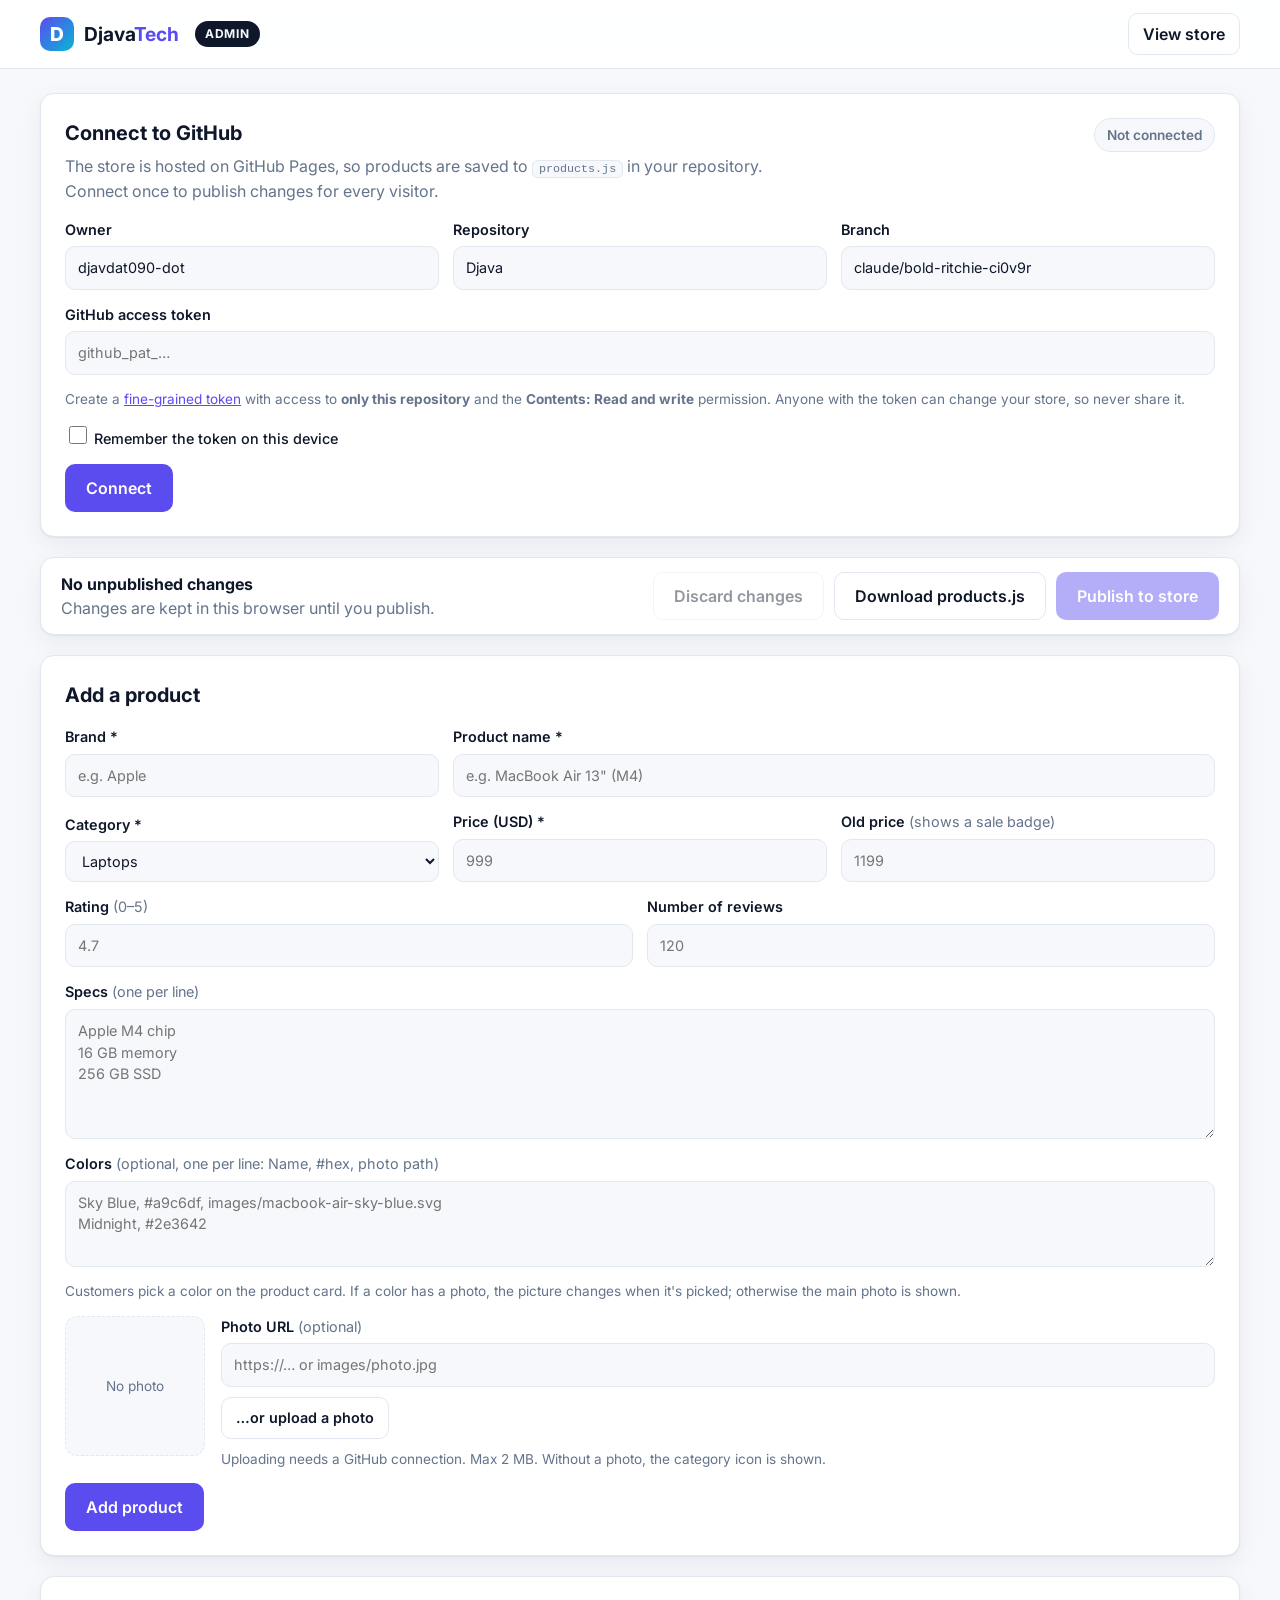
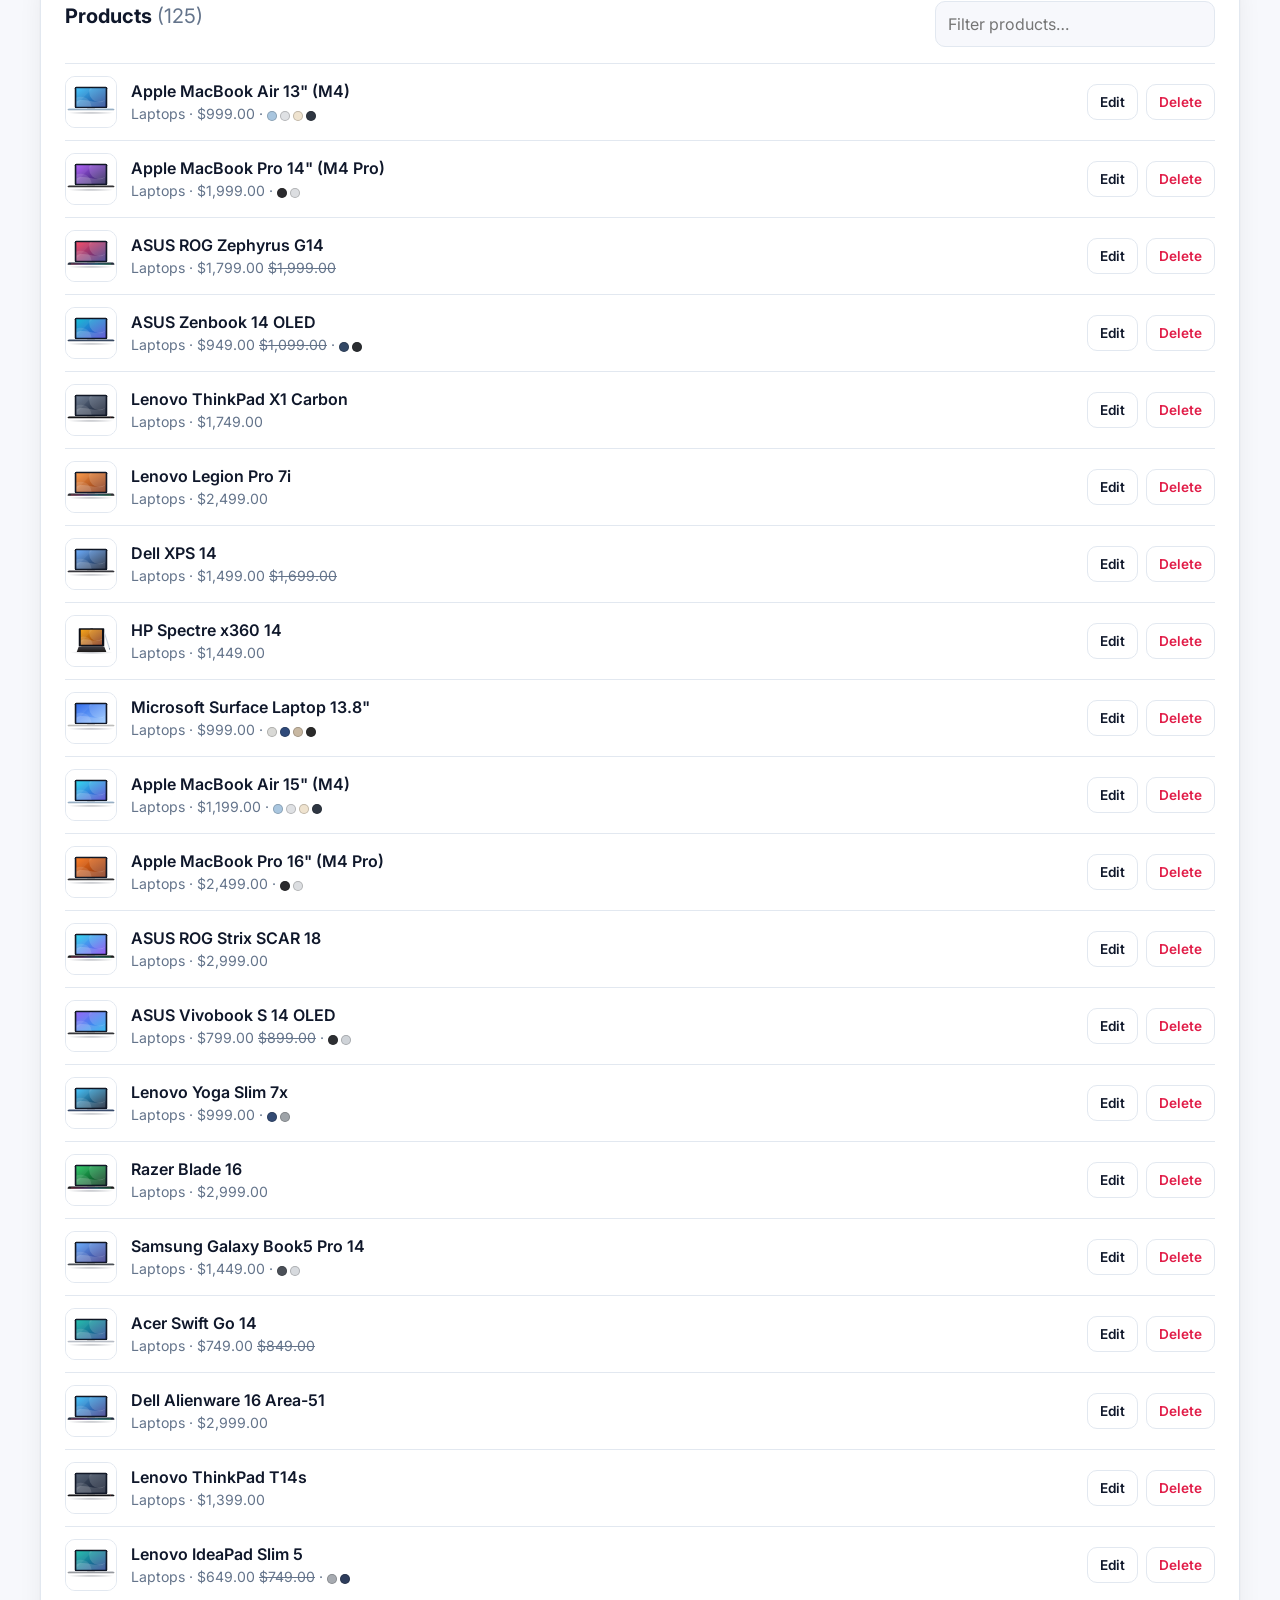
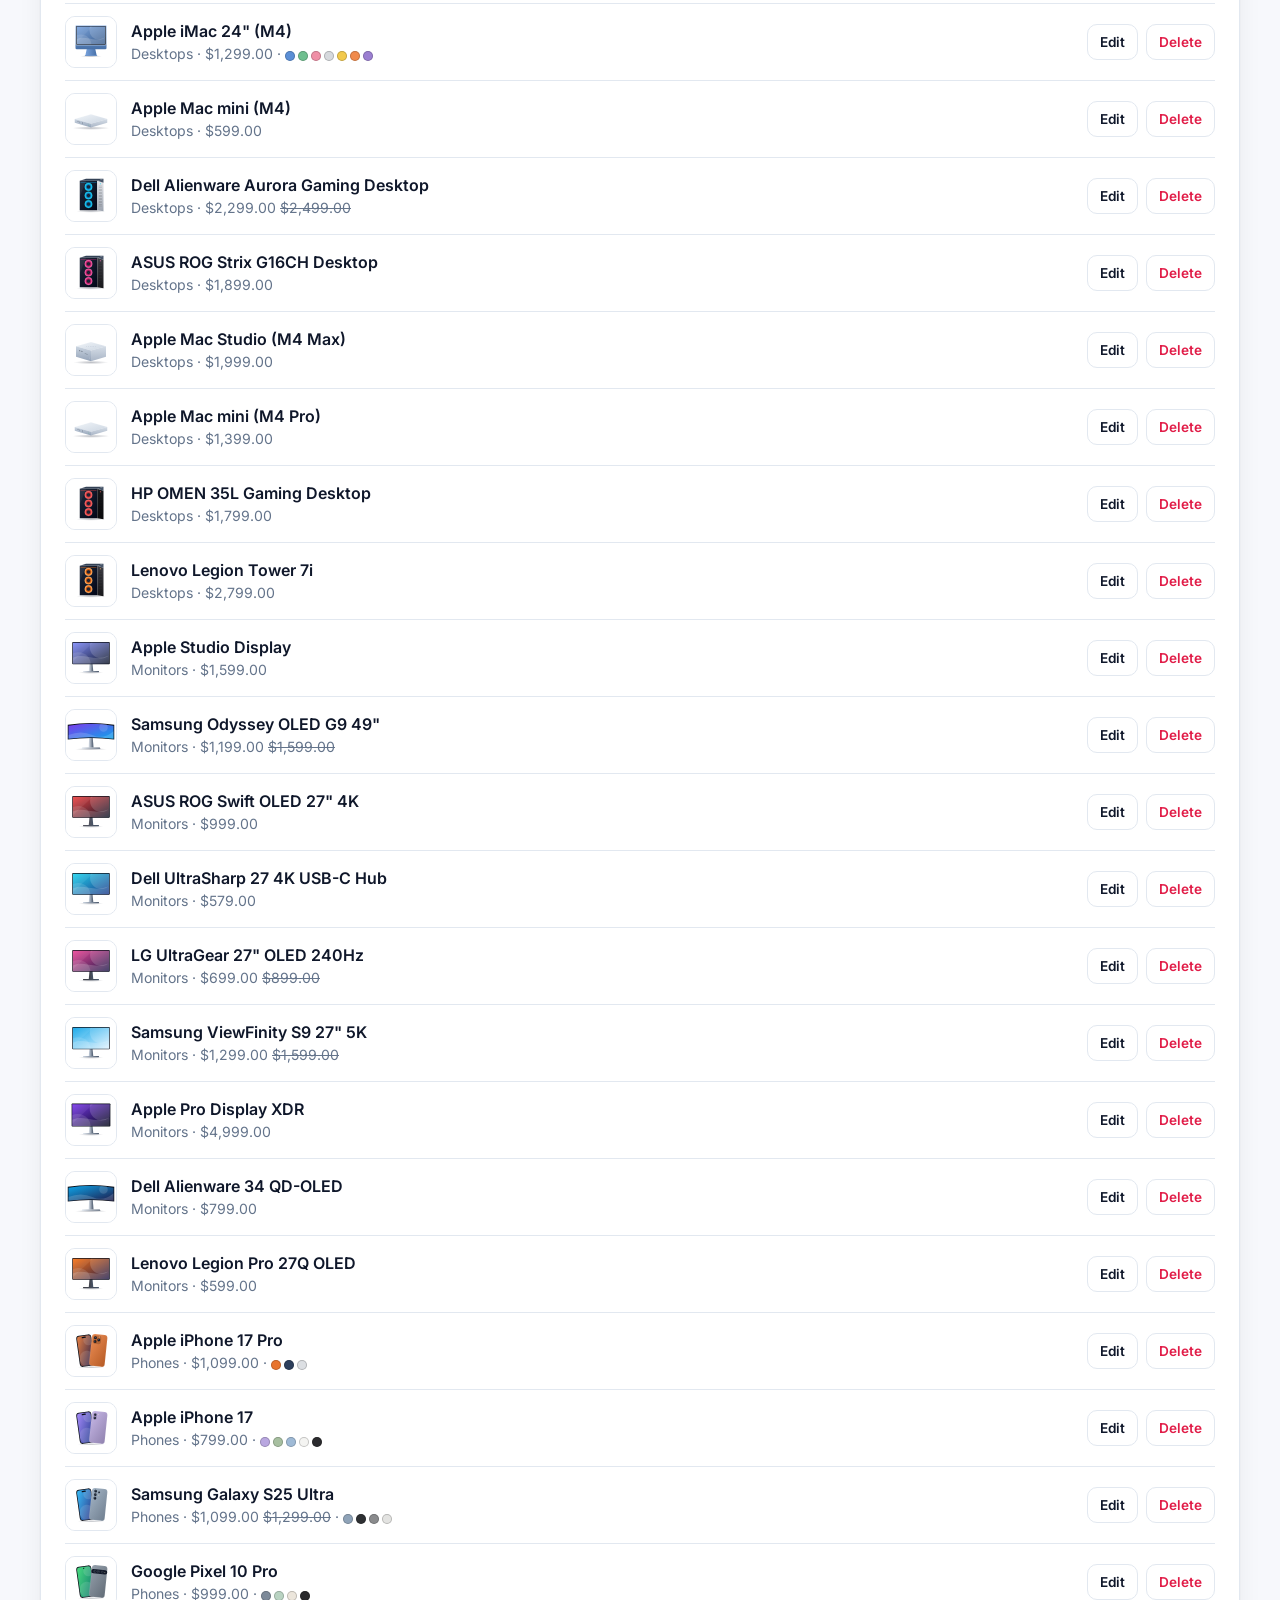
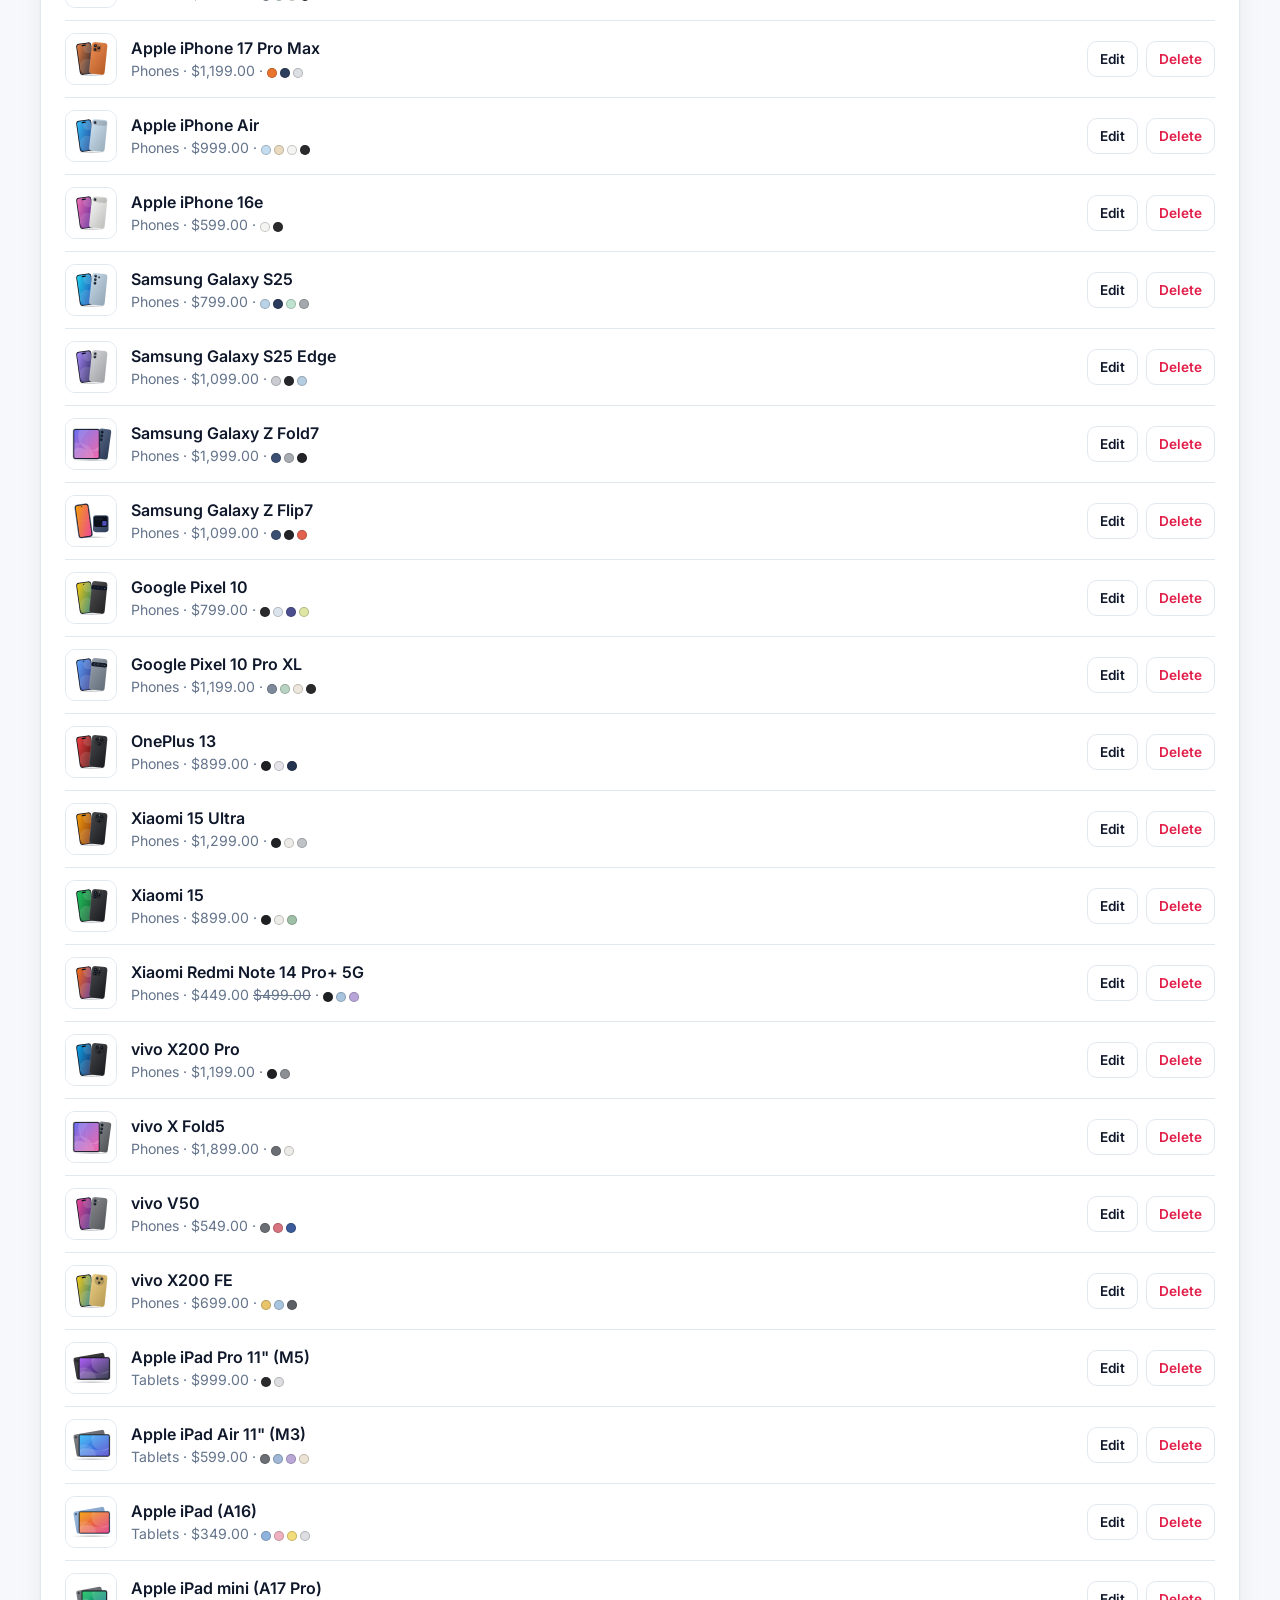
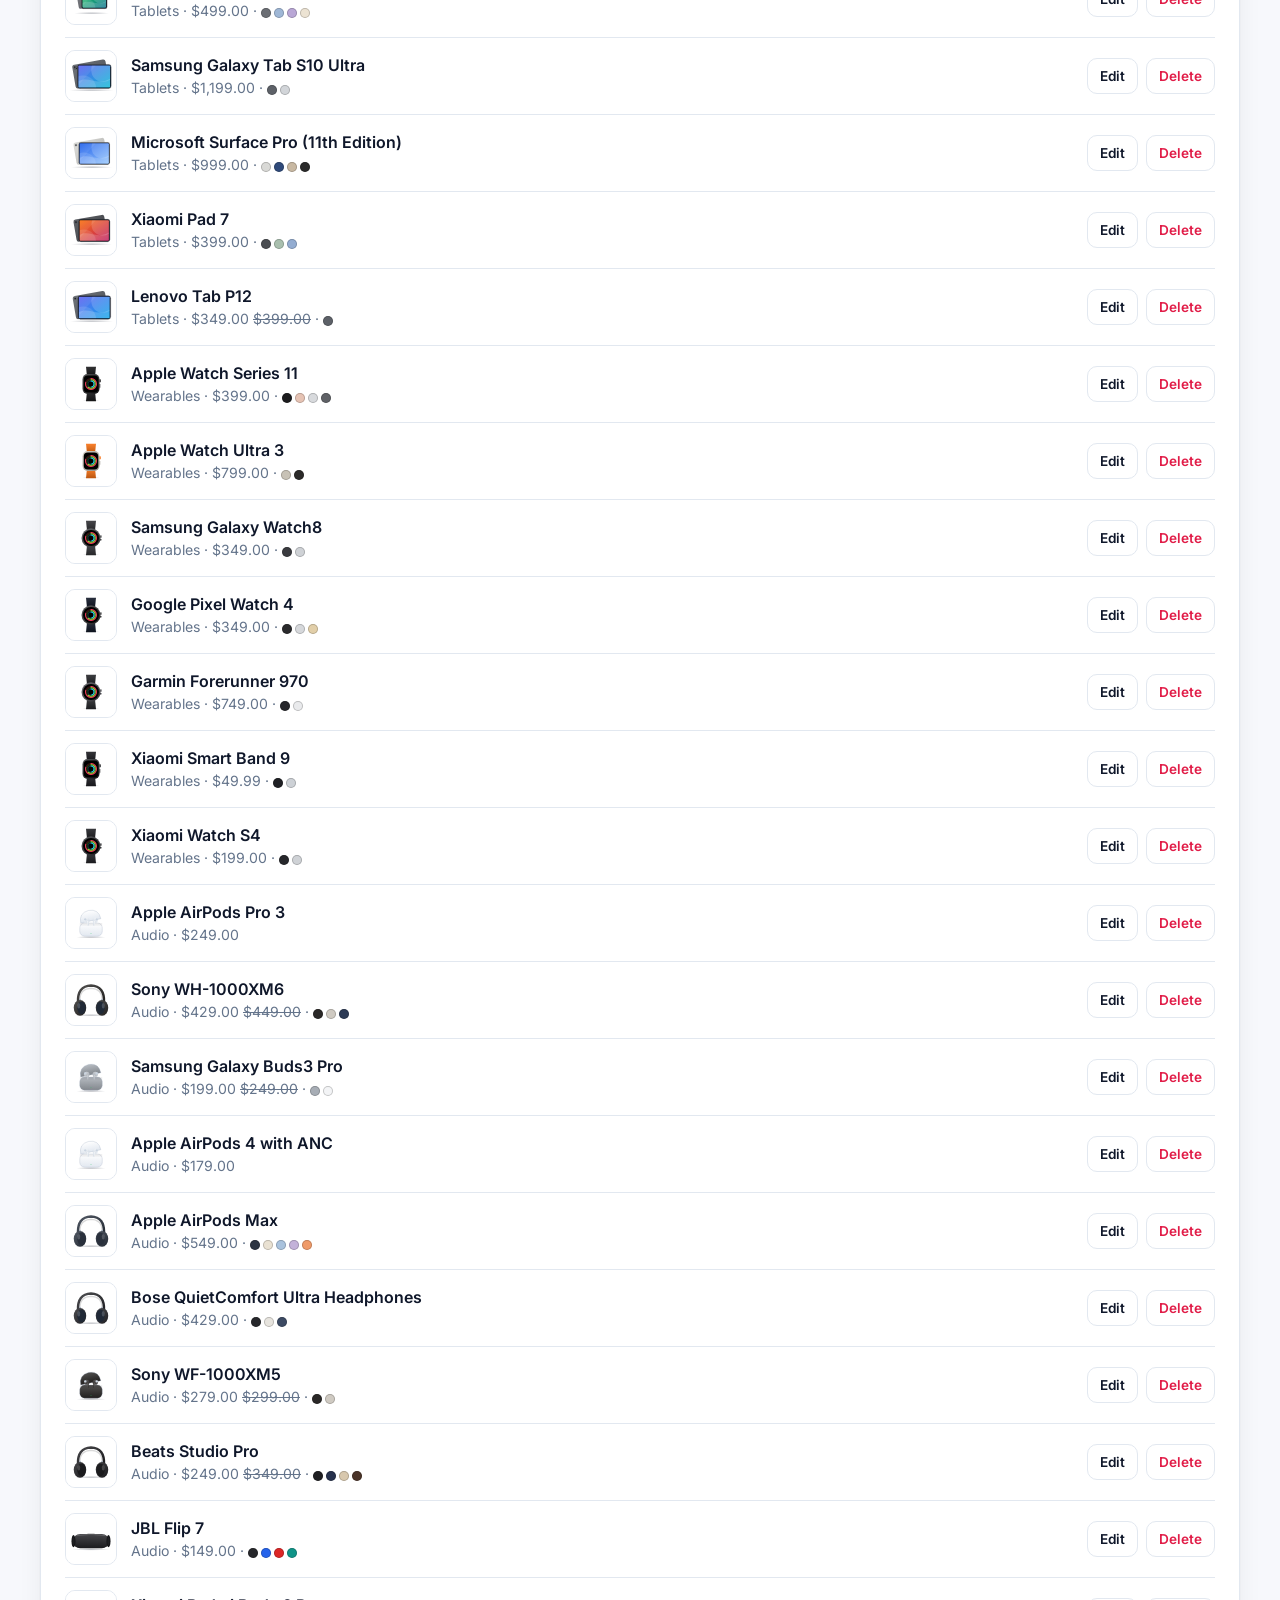
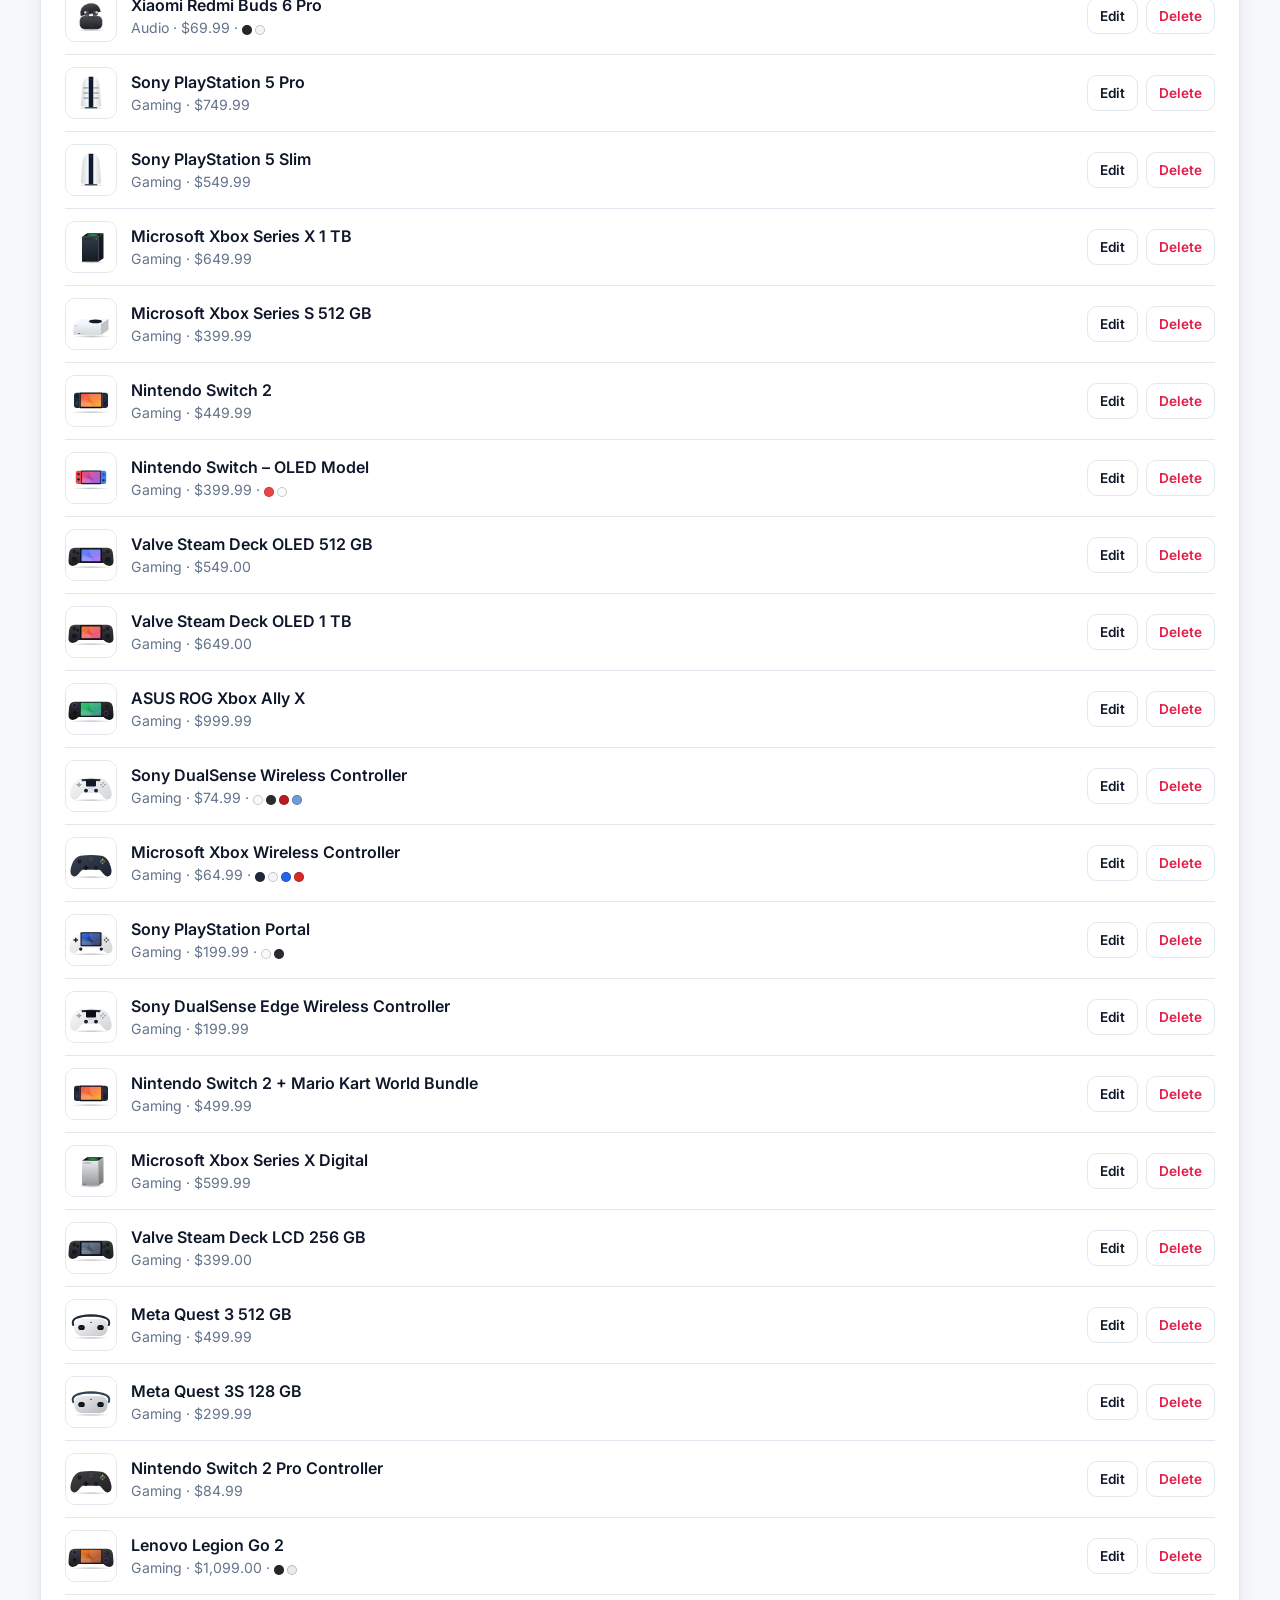
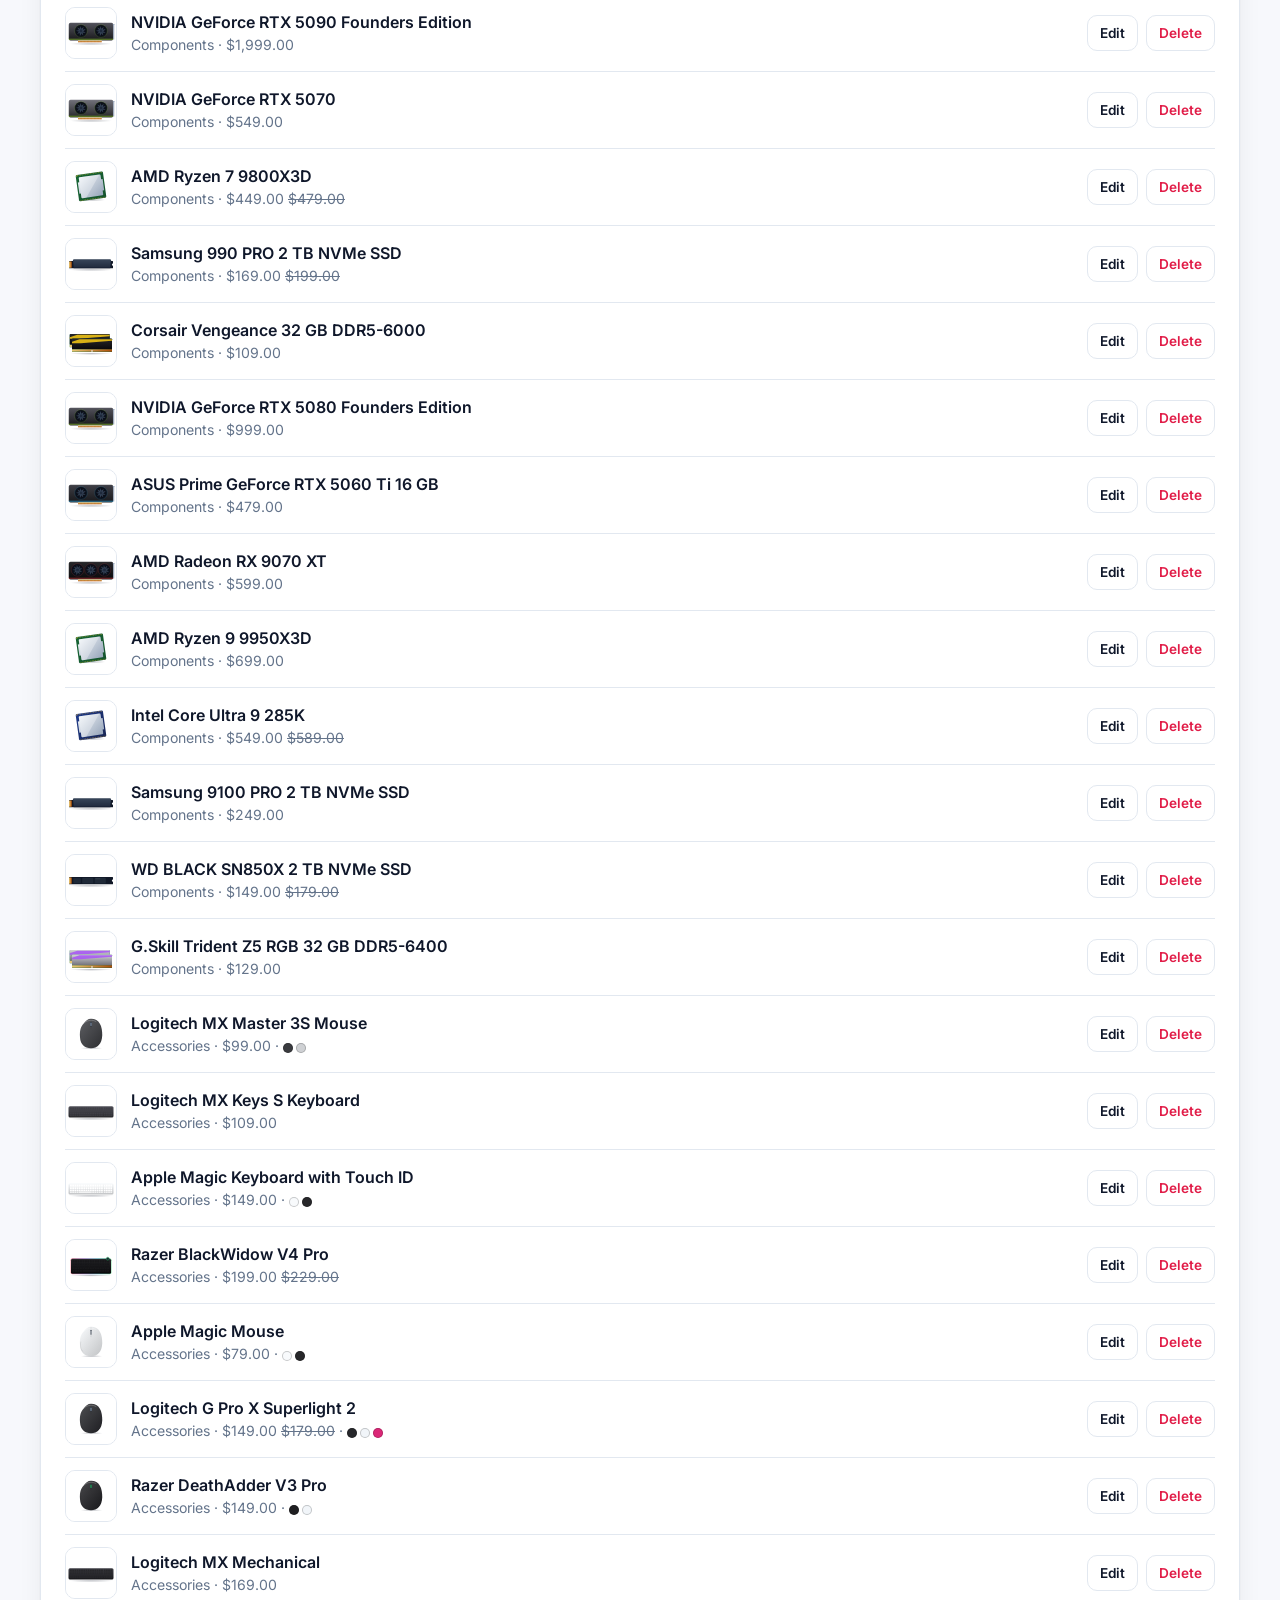
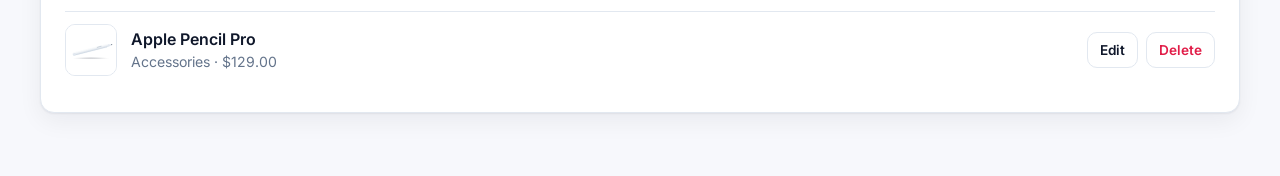
==== commit bf523501: "Add 81 more products, Xiaomi, vivo and more Lenovo, tablets and wearables The catalog grows to 125 p" ====
--- a/admin.html
+++ b/admin.html
@@ -9,8 +9,8 @@
   <link rel="icon" href="icon.svg" type="image/svg+xml">
   <link rel="preconnect" href="https://fonts.googleapis.com">
   <link href="https://fonts.googleapis.com/css2?family=Inter:wght@400;500;600;700;800&display=swap" rel="stylesheet">
-  <link rel="stylesheet" href="styles.css">
-  <link rel="stylesheet" href="admin.css">
+  <link rel="stylesheet" href="styles.css?v=8">
+  <link rel="stylesheet" href="admin.css?v=8">
 </head>
 <body class="admin">
   <header class="site-header">
@@ -120,7 +120,7 @@
 
   <div class="toast" id="toast" role="status" aria-live="polite"></div>
 
-  <script src="products.js"></script>
-  <script src="admin.js"></script>
+  <script src="products.js?v=8"></script>
+  <script src="admin.js?v=8"></script>
 </body>
 </html>
--- a/styles.css
+++ b/styles.css
@@ -351,3 +351,20 @@
   .swatches { gap: 8px; }
 }
 @media (max-width: 560px) { .swatch-name { display: none; } }
+.colors-pill {
+  position: absolute; left: 12px; bottom: 12px; display: inline-flex; align-items: center; gap: 6px;
+  padding: 3px 10px 3px 4px; border-radius: 999px; background: rgba(255, 255, 255, .92); color: #0f172a;
+  font-size: .75rem; font-weight: 700; box-shadow: 0 1px 4px rgba(15, 23, 42, .15);
+}
+.colors-pill i { width: 16px; height: 16px; border-radius: 50%; box-shadow: inset 0 0 0 1px rgba(0, 0, 0, .15); }
+.more { display: flex; justify-content: center; margin-top: 24px; }
+.more:empty { display: none; }
+.more .btn { min-width: 240px; }
+.brand-strip { grid-template-columns: repeat(8, 1fr); }
+@media (max-width: 860px) {
+  .brand-strip { grid-template-columns: none; grid-auto-flow: column; grid-template-rows: repeat(2, auto); grid-auto-columns: 128px;
+    overflow-x: auto; scrollbar-width: none; margin-inline: -16px; padding: 4px 16px 8px; scroll-snap-type: x proximity; }
+  .brand-strip::-webkit-scrollbar { display: none; }
+  .brand-tile { scroll-snap-align: start; }
+}
+@media (max-width: 560px) { .brand-strip { grid-auto-columns: 104px; } }
